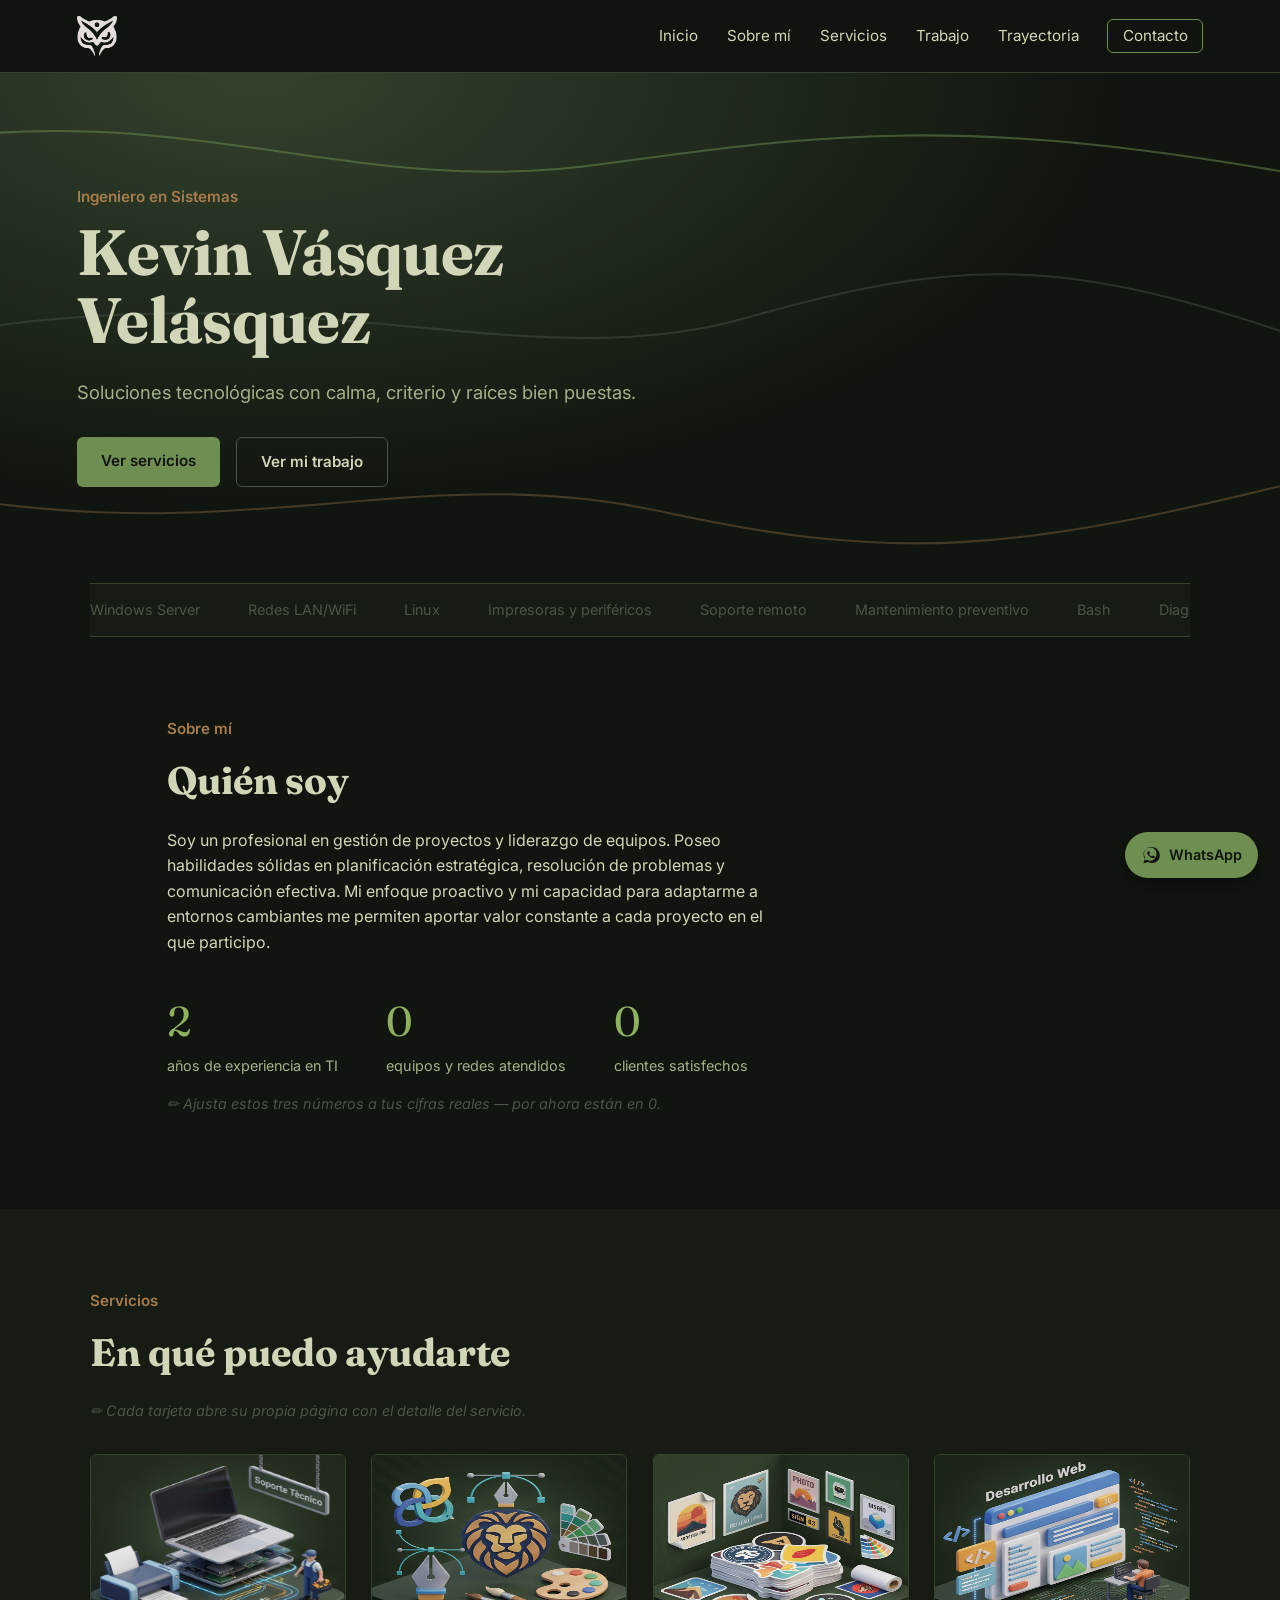
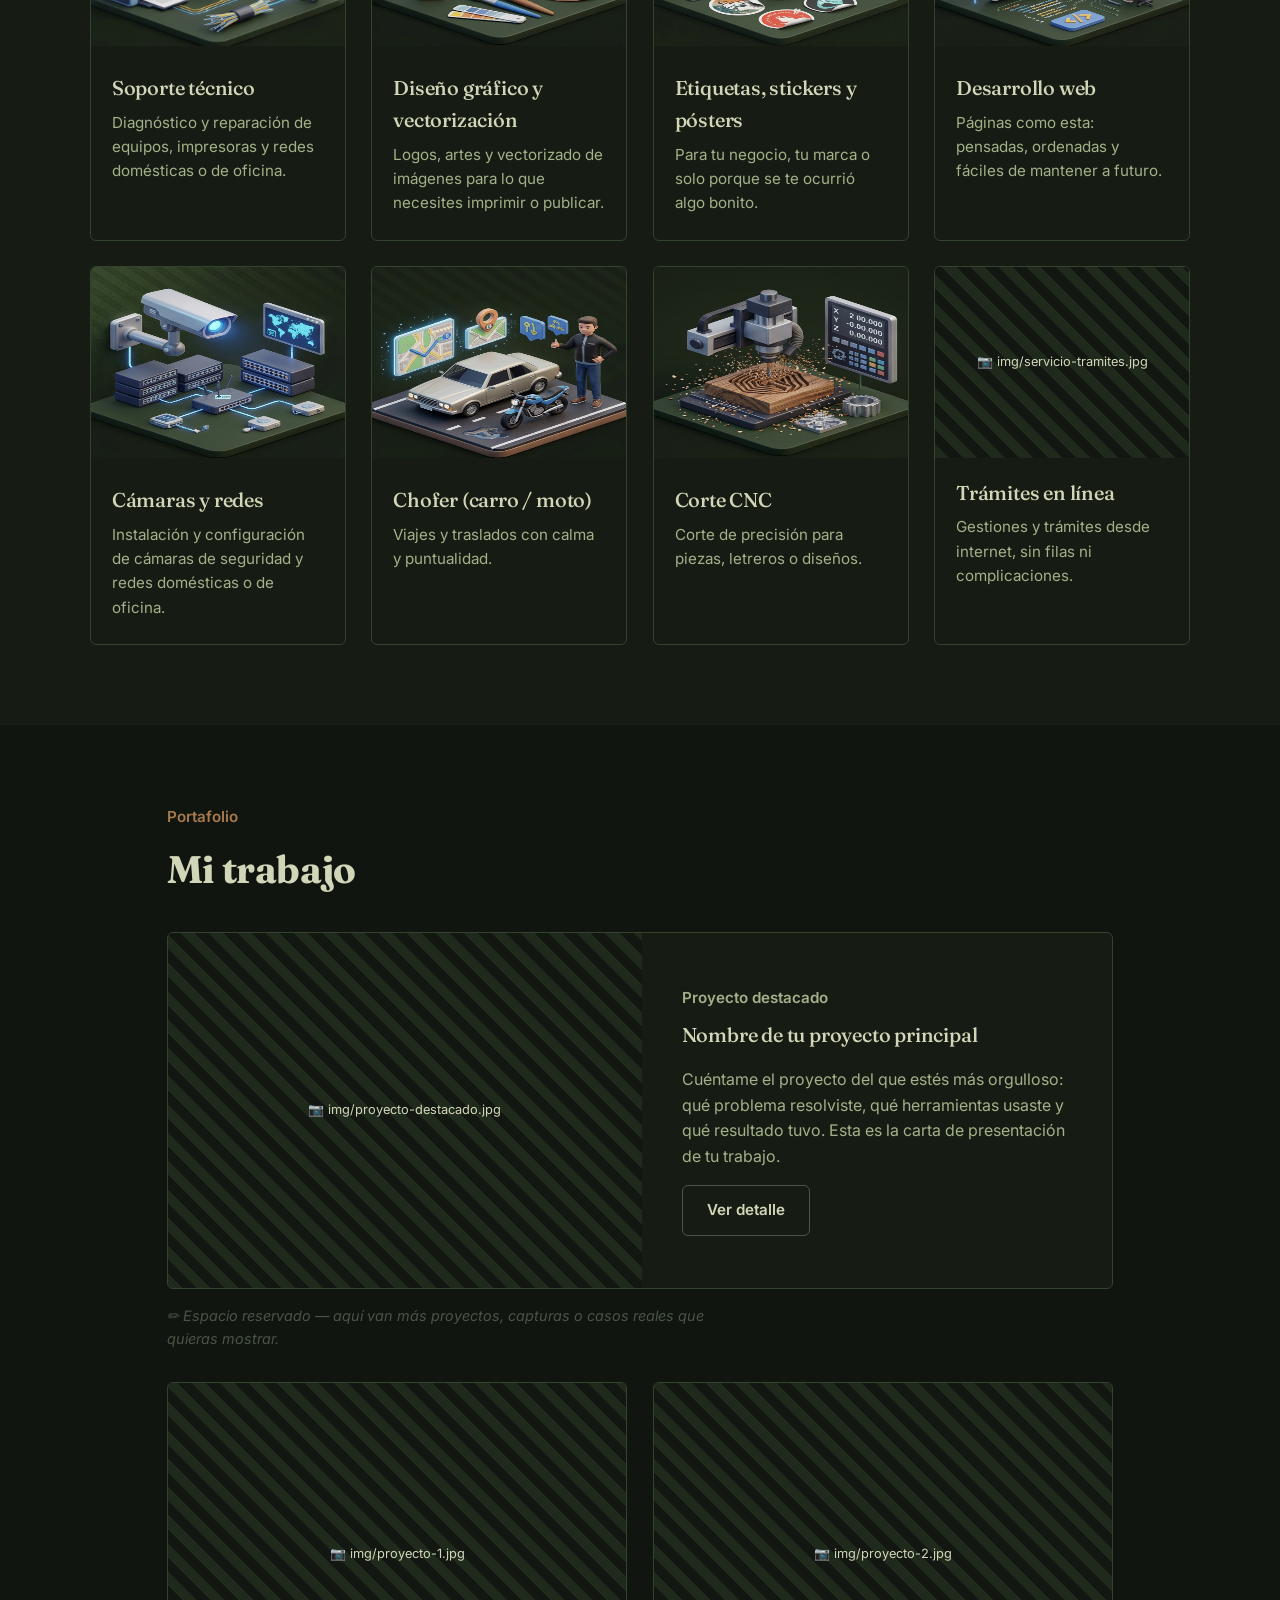
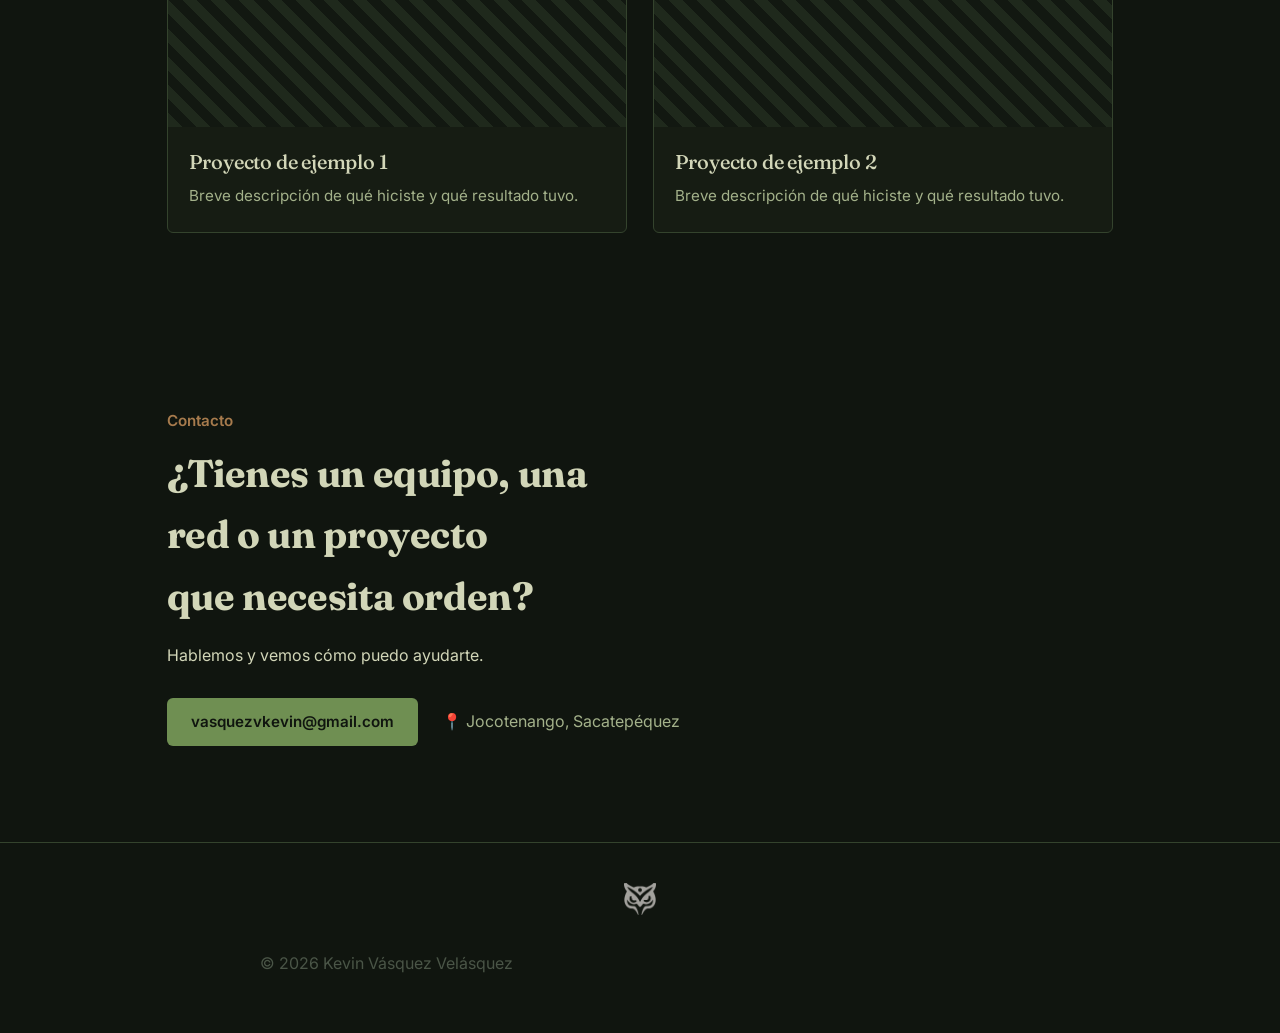
==== index.html @ b3c5bd79 "Agregar servicio de trámites en línea" ====
<!DOCTYPE html>
<html lang="es">
<head>
<meta charset="UTF-8">
<meta name="viewport" content="width=device-width, initial-scale=1.0">
<title>Kevin Vásquez | Ingeniero en Sistemas</title>
<link rel="preconnect" href="https://fonts.googleapis.com">
<link href="https://fonts.googleapis.com/css2?family=Fraunces:wght@500;700&family=Inter:wght@400;500;600&display=swap" rel="stylesheet">
<link rel="stylesheet" href="css/base.css">
<link rel="stylesheet" href="css/components.css">
<link rel="stylesheet" href="css/home.css">
</head>
<body>

<nav>
  <div class="nav-marca">
    <a href="#inicio"><img class="logoSuperior" src="img/logo.png" alt="Logotipo de Kevin Vásquez"></a>
  </div>
  <button class="nav-toggle" id="navToggle" aria-label="Abrir menú" aria-expanded="false">
    <span></span><span></span><span></span>
  </button>
  <ul class="nav-links" id="navLinks">
    <li><a href="#inicio">Inicio</a></li>
    <li><a href="#perfil">Sobre mí</a></li>
    <li><a href="#servicios">Servicios</a></li>
    <li><a href="#trabajo">Trabajo</a></li>
    <li><a href="formacion/index.html">Trayectoria</a></li>
    <!-- <li><a href="blog/index.html">Blog</a></li> Blog aún no habilitado -->
    <li><a href="#contacto" class="nav-cta">Contacto</a></li>
  </ul>
</nav>

<header id="inicio">
  <!-- Raíces animadas de fondo: se dibujan solas al cargar la página -->
  <svg class="hero-raices" viewBox="0 0 1200 500" preserveAspectRatio="none" aria-hidden="true">
    <path class="raiz raiz-1" d="M -20 60 C 200 40, 350 120, 560 90 S 900 40, 1220 100" />
    <path class="raiz raiz-2" d="M -20 420 C 250 460, 400 380, 620 430 S 950 470, 1220 400" />
    <path class="raiz raiz-3" d="M -20 250 C 300 200, 500 300, 700 240 S 1000 180, 1220 260" />
  </svg>

  <div class="hero-contenido">
    <p class="eyebrow" data-anim="1">Ingeniero en Sistemas</p>
    <h1 data-anim="2">Kevin Vásquez Velásquez</h1>
    <p class="tagline" data-anim="3">Soluciones tecnológicas con calma, criterio y raíces bien puestas.</p>
    <div class="hero-botones" data-anim="4">
      <a href="#servicios" class="boton boton-primario">Ver servicios</a>
      <a href="#trabajo" class="boton boton-secundario">Ver mi trabajo</a>
    </div>
  </div>
</header>

<main>

  <!-- Cinta de herramientas / tecnologías, estilo "logos de clientes" pero con tu stack -->
  <section class="cinta-stack" aria-label="Herramientas y tecnologías">
    <div class="cinta-track">
      <span>Windows Server</span><span>Redes LAN/WiFi</span><span>Linux</span><span>Impresoras y periféricos</span>
      <span>Soporte remoto</span><span>Mantenimiento preventivo</span><span>Bash</span><span>Diagnóstico de hardware</span>
      <!-- duplicado para el loop continuo -->
      <span>Windows Server</span><span>Redes LAN/WiFi</span><span>Linux</span><span>Impresoras y periféricos</span>
      <span>Soporte remoto</span><span>Mantenimiento preventivo</span><span>Bash</span><span>Diagnóstico de hardware</span>
    </div>
  </section>

  <section id="perfil">
    <p class="eyebrow">Sobre mí</p>
    <h2>Quién soy</h2>
    <p>
      Soy un profesional en gestión de proyectos y liderazgo de equipos.
      Poseo habilidades sólidas en planificación estratégica, resolución
      de problemas y comunicación efectiva. Mi enfoque proactivo y mi
      capacidad para adaptarme a entornos cambiantes me permiten aportar
      valor constante a cada proyecto en el que participo.
    </p>

    <div class="stats-fila">
      <div class="stat">
        <span class="stat-numero" data-target="2">0</span>
        <span class="stat-label">años de experiencia en TI</span>
      </div>
      <div class="stat">
        <span class="stat-numero" data-target="0">0</span>
        <span class="stat-label">equipos y redes atendidos</span>
      </div>
      <div class="stat">
        <span class="stat-numero" data-target="0">0</span>
        <span class="stat-label">clientes satisfechos</span>
      </div>
    </div>
    <p class="nota-editar">✏️ Ajusta estos tres números a tus cifras reales — por ahora están en 0.</p>
  </section>

  <section id="servicios" class="seccion-alt">
    <p class="eyebrow">Servicios</p>
    <h2>En qué puedo ayudarte</h2>
    <p class="nota-editar">✏️ Cada tarjeta abre su propia página con el detalle del servicio.</p>

    <div class="grid-servicios">
      <a class="tarjeta-servicio" href="servicios/soporte-tecnico.html">
        <img class="tarjeta-imagen" src="img/servicio-soporte.jpg" alt="Soporte técnico" loading="lazy">
        <div class="tarjeta-texto">
          <h3>Soporte técnico</h3>
          <p>Diagnóstico y reparación de equipos, impresoras y redes domésticas o de oficina.</p>
        </div>
      </a>

      <a class="tarjeta-servicio" href="servicios/diseno-grafico.html">
        <img class="tarjeta-imagen" src="img/servicio-diseno.jpg" alt="Diseño gráfico y vectorización" loading="lazy">
        <div class="tarjeta-texto">
          <h3>Diseño gráfico y vectorización</h3>
          <p>Logos, artes y vectorizado de imágenes para lo que necesites imprimir o publicar.</p>
        </div>
      </a>

      <a class="tarjeta-servicio" href="servicios/etiquetas-stickers.html">
        <img class="tarjeta-imagen" src="img/servicio-stickers.jpg" alt="Etiquetas, stickers y pósters" loading="lazy">
        <div class="tarjeta-texto">
          <h3>Etiquetas, stickers y pósters</h3>
          <p>Para tu negocio, tu marca o solo porque se te ocurrió algo bonito.</p>
        </div>
      </a>

      <a class="tarjeta-servicio" href="servicios/desarrollo-web.html">
        <img class="tarjeta-imagen" src="img/servicio-web.jpg" alt="Desarrollo web" loading="lazy">
        <div class="tarjeta-texto">
          <h3>Desarrollo web</h3>
          <p>Páginas como esta: pensadas, ordenadas y fáciles de mantener a futuro.</p>
        </div>
      </a>

      <a class="tarjeta-servicio" href="servicios/camaras-redes.html">
        <img class="tarjeta-imagen" src="img/servicio-camaras.jpg" alt="Cámaras y redes" loading="lazy">
        <div class="tarjeta-texto">
          <h3>Cámaras y redes</h3>
          <p>Instalación y configuración de cámaras de seguridad y redes domésticas o de oficina.</p>
        </div>
      </a>

      <a class="tarjeta-servicio" href="servicios/chofer.html">
        <img class="tarjeta-imagen" src="img/servicio-chofer.jpg" alt="Chofer (carro / moto)" loading="lazy">
        <div class="tarjeta-texto">
          <h3>Chofer (carro / moto)</h3>
          <p>Viajes y traslados con calma y puntualidad.</p>
        </div>
      </a>

      <a class="tarjeta-servicio" href="servicios/corte-cnc.html">
        <img class="tarjeta-imagen" src="img/servicio-cnc.jpg" alt="Corte CNC" loading="lazy">
        <div class="tarjeta-texto">
          <h3>Corte CNC</h3>
          <p>Corte de precisión para piezas, letreros o diseños.</p>
        </div>
      </a>

      <a class="tarjeta-servicio" href="servicios/tramites-en-linea.html">
        <div class="tarjeta-imagen placeholder-img" data-placeholder="img/servicio-tramites.jpg"></div>
        <div class="tarjeta-texto">
          <h3>Trámites en línea</h3>
          <p>Gestiones y trámites desde internet, sin filas ni complicaciones.</p>
        </div>
      </a>
    </div>
  </section>

  <section id="trabajo">
    <p class="eyebrow">Portafolio</p>
    <h2>Mi trabajo</h2>

    <!-- Proyecto destacado, como el "caso de éxito" grande de btodigital -->
    <article class="proyecto-destacado">
      <div class="proyecto-imagen placeholder-img" data-placeholder="img/proyecto-destacado.jpg"></div>
      <div class="proyecto-texto">
        <p class="eyebrow">Proyecto destacado</p>
        <h3>Nombre de tu proyecto principal</h3>
        <p>
          Cuéntame el proyecto del que estés más orgulloso: qué problema resolviste,
          qué herramientas usaste y qué resultado tuvo. Esta es la carta de presentación
          de tu trabajo.
        </p>
        <a href="#contacto" class="boton boton-secundario">Ver detalle</a>
      </div>
    </article>

    <p class="nota-editar">✏️ Espacio reservado — aquí van más proyectos, capturas o casos reales que quieras mostrar.</p>
    <div class="grid-servicios">
      <article class="tarjeta-servicio">
        <div class="tarjeta-imagen placeholder-img" data-placeholder="img/proyecto-1.jpg"></div>
        <div class="tarjeta-texto">
          <h3>Proyecto de ejemplo 1</h3>
          <p>Breve descripción de qué hiciste y qué resultado tuvo.</p>
        </div>
      </article>
      <article class="tarjeta-servicio">
        <div class="tarjeta-imagen placeholder-img" data-placeholder="img/proyecto-2.jpg"></div>
        <div class="tarjeta-texto">
          <h3>Proyecto de ejemplo 2</h3>
          <p>Breve descripción de qué hiciste y qué resultado tuvo.</p>
        </div>
      </article>
    </div>
  </section>

  <!-- Blog aún no habilitado — descomentar cuando haya contenido real
  <section class="blog-teaser">
    <div class="blog-teaser-caja">
      <div>
        <p class="eyebrow">Blog</p>
        <h2>Fuera de horario</h2>
        <p>Un lado más personal, aparte de lo profesional — historias, ideas y lo que se me ocurra escribir.</p>
      </div>
      <a href="blog/index.html" class="boton boton-secundario">Ver el blog</a>
    </div>
  </section>
  -->

  <section id="contacto" class="contacto-final">
    <p class="eyebrow">Contacto</p>
    <h2>¿Tienes un equipo, una red o un proyecto<br>que necesita orden?</h2>
    <p>Hablemos y vemos cómo puedo ayudarte.</p>
    <div class="contacto-datos">
      <a href="mailto:vasquezvkevin@gmail.com" class="boton boton-primario">vasquezvkevin@gmail.com</a>
      <p class="contacto-ubicacion">📍 Jocotenango, Sacatepéquez</p>
    </div>
  </section>

</main>

<footer>
  <img class="logoFooter" src="img/logo.png" alt="Logotipo de Kevin Vásquez">
  <p>© 2026 Kevin Vásquez Velásquez</p>
</footer>

<script type="module" src="js/main.js"></script>
</body>
</html>
---- css/base.css ----
/* =========================================================
   base.css
   Variables, reset y tipografía. Se carga en TODAS las páginas.
   ========================================================= */
:root {
  --fondo:        #10150F;
  --fondo-alt:     #161C13;
  --verde-hoja:    #8FAF63;
  --verde-oliva:   #6F8F52;
  --tierra:        #A77B4D;
  --beige:         #D2D6B8;
  --oliva-oscuro:  #34432D;
  --salvia:        #A3B18A;
  --arcilla:       #B96B55;
  --gris-musgo:    #4A5547;
  --tierra-clara:  #cea171;
  --verde-manzana: #76A02F;

  /* Variante clara para páginas internas (servicios, formación, etc.)
     — mismo universo de color, pero más luminoso, para que se sienta
     un cambio real de página frente al home oscuro. */
  --fondo-claro:      #fffacd;
  --fondo-claro-alt:  #E2DCC8;
  --texto-oscuro:     #26301D;

  --fuente-display: "Fraunces", Georgia, serif;
  --fuente-texto:   "Inter", system-ui, sans-serif;

  --ancho-maximo: 1100px;
  --radio: 6px;
}

* { box-sizing: border-box; }

@media (prefers-reduced-motion: reduce) {
  *, *::before, *::after {
    animation-duration: 0.001ms !important;
    animation-iteration-count: 1 !important;
    transition-duration: 0.001ms !important;
    scroll-behavior: auto !important;
  }
}

html { scroll-behavior: smooth; }

body {
  margin: 0;
  background: var(--fondo);
  color: var(--beige);
  font-family: var(--fuente-texto);
  line-height: 1.6;
}

h1, h2, h3 {
  font-family: var(--fuente-display);
  color: var(--beige);
  margin: 0 0 0.4em;
  font-weight: 700;
  letter-spacing: -0.01em;
}

h1 { font-size: clamp(2.4rem, 5vw, 4rem); line-height: 1.05; }
h2 { font-size: clamp(1.7rem, 3vw, 2.4rem); }
h3 { font-size: 1.25rem; font-weight: 500; }

p { max-width: 62ch; }

a { color: var(--verde-hoja); }

.eyebrow {
  font-family: var(--fuente-texto);
  color: var(--tierra);
  font-weight: 600;
  font-size: 0.95rem;
  margin: 0 0 0.6em;
}

.nota-editar {
  color: var(--gris-musgo);
  font-size: 0.9rem;
  font-style: italic;
  max-width: 62ch;
}

section {
  padding: 5rem 6%;
  max-width: var(--ancho-maximo);
  margin: 0 auto;
}

.seccion-alt {
  max-width: 100%;
  background: var(--fondo-alt);
}
.seccion-alt > * { max-width: var(--ancho-maximo); margin-left: auto; margin-right: auto; }
---- css/components.css ----
/* =========================================================
   components.css
   Piezas reutilizables en todas las páginas: nav, botones,
   tarjetas, botón de WhatsApp, footer.
   ========================================================= */

/* --- Navegación --- */
nav {
  position: sticky;
  top: 0;
  z-index: 50;
  display: flex;
  align-items: center;
  justify-content: space-between;
  padding: 1rem 6%;
  background: rgba(16, 21, 15, 0.9);
  backdrop-filter: blur(6px);
  border-bottom: 1px solid var(--oliva-oscuro);
}

.logoSuperior { height: 40px; display: block; }

.nav-links {
  list-style: none;
  display: flex;
  gap: 1.8rem;
  margin: 0;
  padding: 0;
}

.nav-links a {
  color: var(--beige);
  text-decoration: none;
  font-size: 0.95rem;
  transition: color 0.2s ease;
}

.nav-links a:hover { color: var(--verde-hoja); }

.nav-links .nav-cta {
  border: 1px solid var(--verde-oliva);
  padding: 0.4rem 0.9rem;
  border-radius: var(--radio);
}

.nav-toggle {
  display: none;
  flex-direction: column;
  gap: 5px;
  background: none;
  border: none;
  cursor: pointer;
  padding: 6px;
}

.nav-toggle span {
  width: 24px;
  height: 2px;
  background: var(--beige);
}

@media (max-width: 760px) {
  .nav-toggle { display: flex; }

  .nav-links {
    position: absolute;
    top: 100%;
    left: 0;
    right: 0;
    background: var(--fondo);
    flex-direction: column;
    padding: 1.2rem 6%;
    gap: 1rem;
    border-bottom: 1px solid var(--oliva-oscuro);
    display: none;
  }

  .nav-links.abierto { display: flex; }
}

/* --- Botones --- */
.boton {
  display: inline-block;
  padding: 0.75rem 1.5rem;
  border-radius: var(--radio);
  text-decoration: none;
  font-weight: 600;
  font-size: 0.95rem;
  transition: transform 0.2s ease, background 0.2s ease, border-color 0.2s ease;
}

.boton-primario {
  background: var(--verde-oliva);
  color: var(--fondo);
}
.boton-primario:hover { background: var(--verde-hoja); transform: translateY(-2px); }

.boton-secundario {
  background: transparent;
  border: 1px solid var(--gris-musgo);
  color: var(--beige);
}
.boton-secundario:hover { border-color: var(--verde-hoja); color: var(--verde-hoja); transform: translateY(-2px); }

/* --- Tarjetas con imagen (servicios, proyectos) --- */
.grid-servicios {
  display: grid;
  grid-template-columns: repeat(auto-fit, minmax(240px, 1fr));
  gap: 1.6rem;
  margin-top: 2rem;
}

.tarjeta-servicio {
  display: block;
  background: var(--fondo-alt);
  border: 1px solid var(--oliva-oscuro);
  border-radius: var(--radio);
  overflow: hidden;
  text-decoration: none;
  color: inherit;
  transition: transform 0.25s ease, border-color 0.25s ease;
}

.tarjeta-servicio:hover {
  transform: translateY(-4px);
  border-color: var(--verde-oliva);
}

.tarjeta-imagen { aspect-ratio: 4 / 3; width: 100%; }

.tarjeta-texto { padding: 1.2rem 1.3rem 1.5rem; }
.tarjeta-texto p { color: var(--salvia); font-size: 0.95rem; margin: 0; }
.tarjeta-texto h3 { margin-bottom: 0.4rem; }

.placeholder-img {
  position: relative;
  background: repeating-linear-gradient(45deg, var(--oliva-oscuro) 0 10px, var(--fondo-alt) 10px 20px);
  overflow: hidden;
}

.placeholder-img::after {
  content: "📷 " attr(data-placeholder);
  position: absolute;
  inset: 0;
  display: flex;
  align-items: center;
  justify-content: center;
  text-align: center;
  padding: 0.5rem;
  font-size: 0.8rem;
  color: var(--beige);
  background: rgba(16, 21, 15, 0.55);
}

.tarjeta-imagen img, .proyecto-imagen img {
  width: 100%;
  height: 100%;
  object-fit: cover;
  display: block;
}

/* --- Botón flotante de WhatsApp (inyectado por JS, ver WhatsAppButton.js) --- */
.boton-whatsapp {
  position: fixed;
  right: 1.4rem;
  bottom: 1.4rem;
  z-index: 60;
  display: flex;
  align-items: center;
  gap: 0.5rem;
  background: var(--verde-oliva);
  color: var(--fondo);
  text-decoration: none;
  padding: 0.7rem 1rem;
  border-radius: 999px;
  font-weight: 600;
  font-size: 0.9rem;
  box-shadow: 0 6px 18px rgba(0,0,0,0.35);
  transition: transform 0.2s ease, background 0.2s ease;
}

.boton-whatsapp:hover {
  background: var(--verde-hoja);
  transform: translateY(-2px);
}

.boton-whatsapp svg { width: 20px; height: 20px; flex-shrink: 0; }

@media (max-width: 500px) {
  .boton-whatsapp span { display: none; }
  .boton-whatsapp { padding: 0.8rem; }
}

/* --- Footer --- */
footer {
  border-top: 1px solid var(--oliva-oscuro);
  padding: 2.5rem 6%;
  text-align: center;
  color: var(--gris-musgo);
}

.logoFooter { height: 32px; opacity: 0.7; margin-bottom: 0.8rem; }
---- css/home.css ----
/* =========================================================
   home.css
   Solo lo que es exclusivo de index.html: hero, cinta,
   estadísticas, proyecto destacado, línea de tiempo, contacto.
   ========================================================= */

header#inicio {
  position: relative;
  padding: 7rem 6% 6rem;
  overflow: hidden;
  background: radial-gradient(ellipse at 20% 0%, var(--oliva-oscuro) 0%, var(--fondo) 60%);
}

.hero-raices { position: absolute; inset: 0; width: 100%; height: 100%; }

.raiz {
  fill: none;
  stroke-width: 2;
  stroke-linecap: round;
  stroke-dasharray: 1400;
  stroke-dashoffset: 1400;
  animation: dibujar-raiz 2.4s ease-out forwards;
}
.raiz-1 { stroke: var(--verde-oliva); opacity: 0.5; animation-delay: 0.1s; }
.raiz-2 { stroke: var(--tierra);      opacity: 0.35; animation-delay: 0.4s; }
.raiz-3 { stroke: var(--gris-musgo);  opacity: 0.45; animation-delay: 0.25s; }

@keyframes dibujar-raiz { to { stroke-dashoffset: 0; } }

.hero-contenido { position: relative; max-width: 720px; }
.hero-contenido .tagline { font-size: 1.15rem; color: var(--salvia); }
.hero-botones { display: flex; gap: 1rem; margin-top: 1.8rem; flex-wrap: wrap; }

[data-anim] {
  opacity: 0;
  transform: translateY(14px);
  animation: entrada-hero 0.7s ease-out forwards;
}
[data-anim="1"] { animation-delay: 0.15s; }
[data-anim="2"] { animation-delay: 0.3s; }
[data-anim="3"] { animation-delay: 0.45s; }
[data-anim="4"] { animation-delay: 0.6s; }

@keyframes entrada-hero { to { opacity: 1; transform: translateY(0); } }

/* Cinta de stack */
.cinta-stack {
  overflow: hidden;
  border-top: 1px solid var(--oliva-oscuro);
  border-bottom: 1px solid var(--oliva-oscuro);
  background: var(--fondo-alt);
  padding: 0.9rem 0;
}

.cinta-track {
  display: flex;
  width: max-content;
  gap: 3rem;
  animation: desplazar-cinta 28s linear infinite;
}

.cinta-track span { color: var(--gris-musgo); font-size: 0.9rem; white-space: nowrap; }

@keyframes desplazar-cinta {
  from { transform: translateX(0); }
  to   { transform: translateX(-50%); }
}

/* Estadísticas */
.stats-fila { display: flex; gap: 3rem; flex-wrap: wrap; margin-top: 2rem; }
.stat { display: flex; flex-direction: column; }
.stat-numero { font-family: var(--fuente-display); font-size: 2.6rem; color: var(--verde-hoja); }
.stat-label { color: var(--salvia); font-size: 0.9rem; }

/* Proyecto destacado */
.proyecto-destacado {
  display: grid;
  grid-template-columns: 1.1fr 1fr;
  gap: 2.5rem;
  align-items: center;
  margin-top: 2rem;
  background: var(--fondo-alt);
  border: 1px solid var(--oliva-oscuro);
  border-radius: var(--radio);
  overflow: hidden;
}
.proyecto-imagen { aspect-ratio: 4 / 3; height: 100%; }
.proyecto-texto { padding: 2rem 2rem 2rem 0; }
.proyecto-texto p { color: var(--salvia); }

@media (max-width: 760px) {
  .proyecto-destacado { grid-template-columns: 1fr; }
  .proyecto-texto { padding: 0 1.5rem 1.5rem; }
}

/* Línea de tiempo (resumen en home; la versión completa vive en formación.html) */
.linea-tiempo {
  list-style: none;
  margin: 2rem 0 0;
  padding: 0 0 0 1.6rem;
  border-left: 2px solid var(--oliva-oscuro);
}
.linea-tiempo li { position: relative; margin-bottom: 2.4rem; }
.linea-tiempo li::before {
  content: "";
  position: absolute;
  left: -1.85rem;
  top: 0.35rem;
  width: 10px;
  height: 10px;
  border-radius: 50%;
  background: var(--verde-hoja);
}
.linea-fecha { display: inline-block; color: var(--tierra); font-size: 0.85rem; font-weight: 600; margin-bottom: 0.3rem; }
.detalle { color: var(--salvia); font-size: 0.9rem; }

.habilidades-bloque { margin-top: 3rem; }
.subtitulo-seccion { margin-top: 0; }

.lista-tags {
  list-style: none;
  display: flex;
  flex-wrap: wrap;
  gap: 0.6rem;
  padding: 0;
  margin: 0 0 1.5rem;
}
.lista-tags li {
  background: var(--verde-manzana);
  color: var(--beige);
  padding: 0.4rem 0.9rem;
  border-radius: 999px;
  font-size: 0.85rem;
}

/* Contacto final */
.contacto-final { text-align: left; padding-top: 6rem; padding-bottom: 6rem; }
.contacto-final h2 { max-width: 18ch; }
.contacto-datos { margin-top: 1.8rem; display: flex; align-items: center; gap: 1.5rem; flex-wrap: wrap; }
.contacto-ubicacion { color: var(--salvia); margin: 0; }

/* Aviso del blog en el home */
.blog-teaser { padding-top: 3rem; padding-bottom: 0; }
.blog-teaser-caja {
  display: flex;
  align-items: center;
  justify-content: space-between;
  flex-wrap: wrap;
  gap: 1.5rem;
  background: var(--fondo-alt);
  border: 1px solid var(--oliva-oscuro);
  border-radius: var(--radio);
  padding: 2rem 2.2rem;
}
.blog-teaser-caja p { color: var(--salvia); margin: 0.3rem 0 0; }
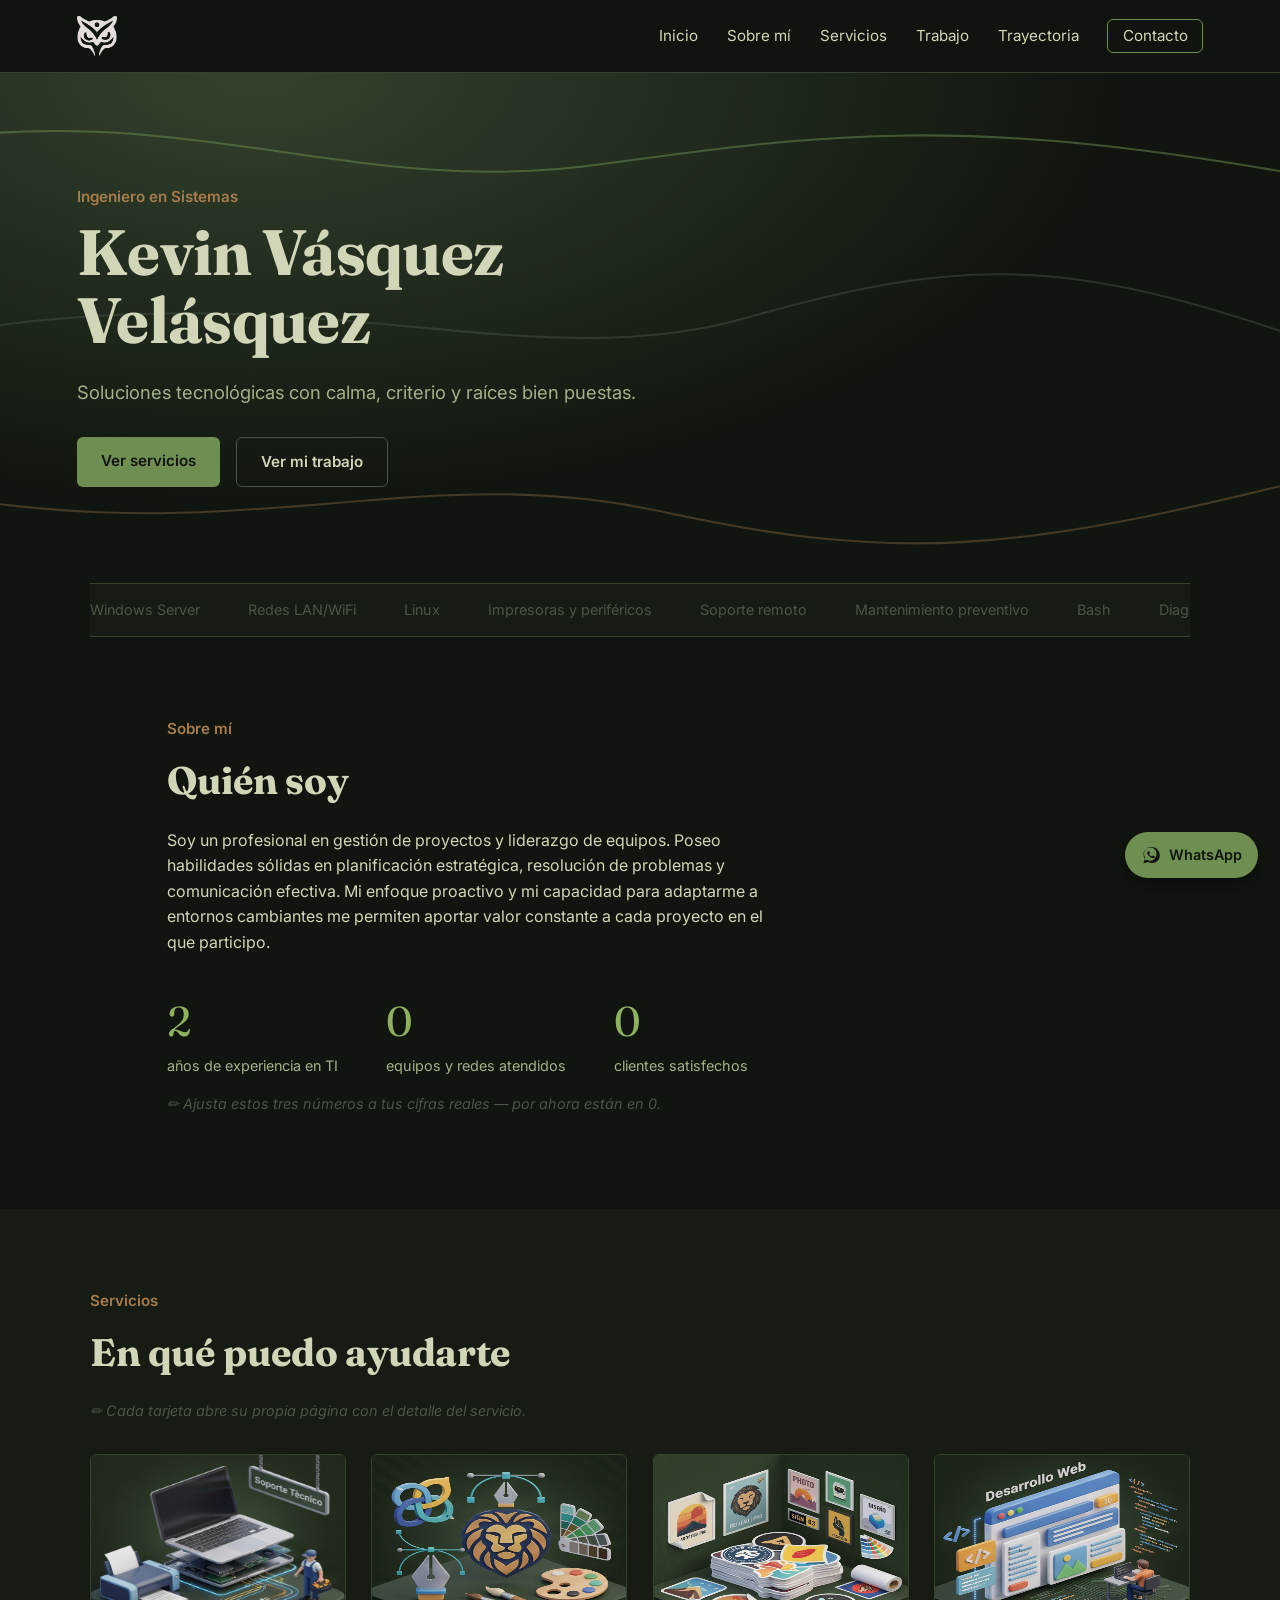
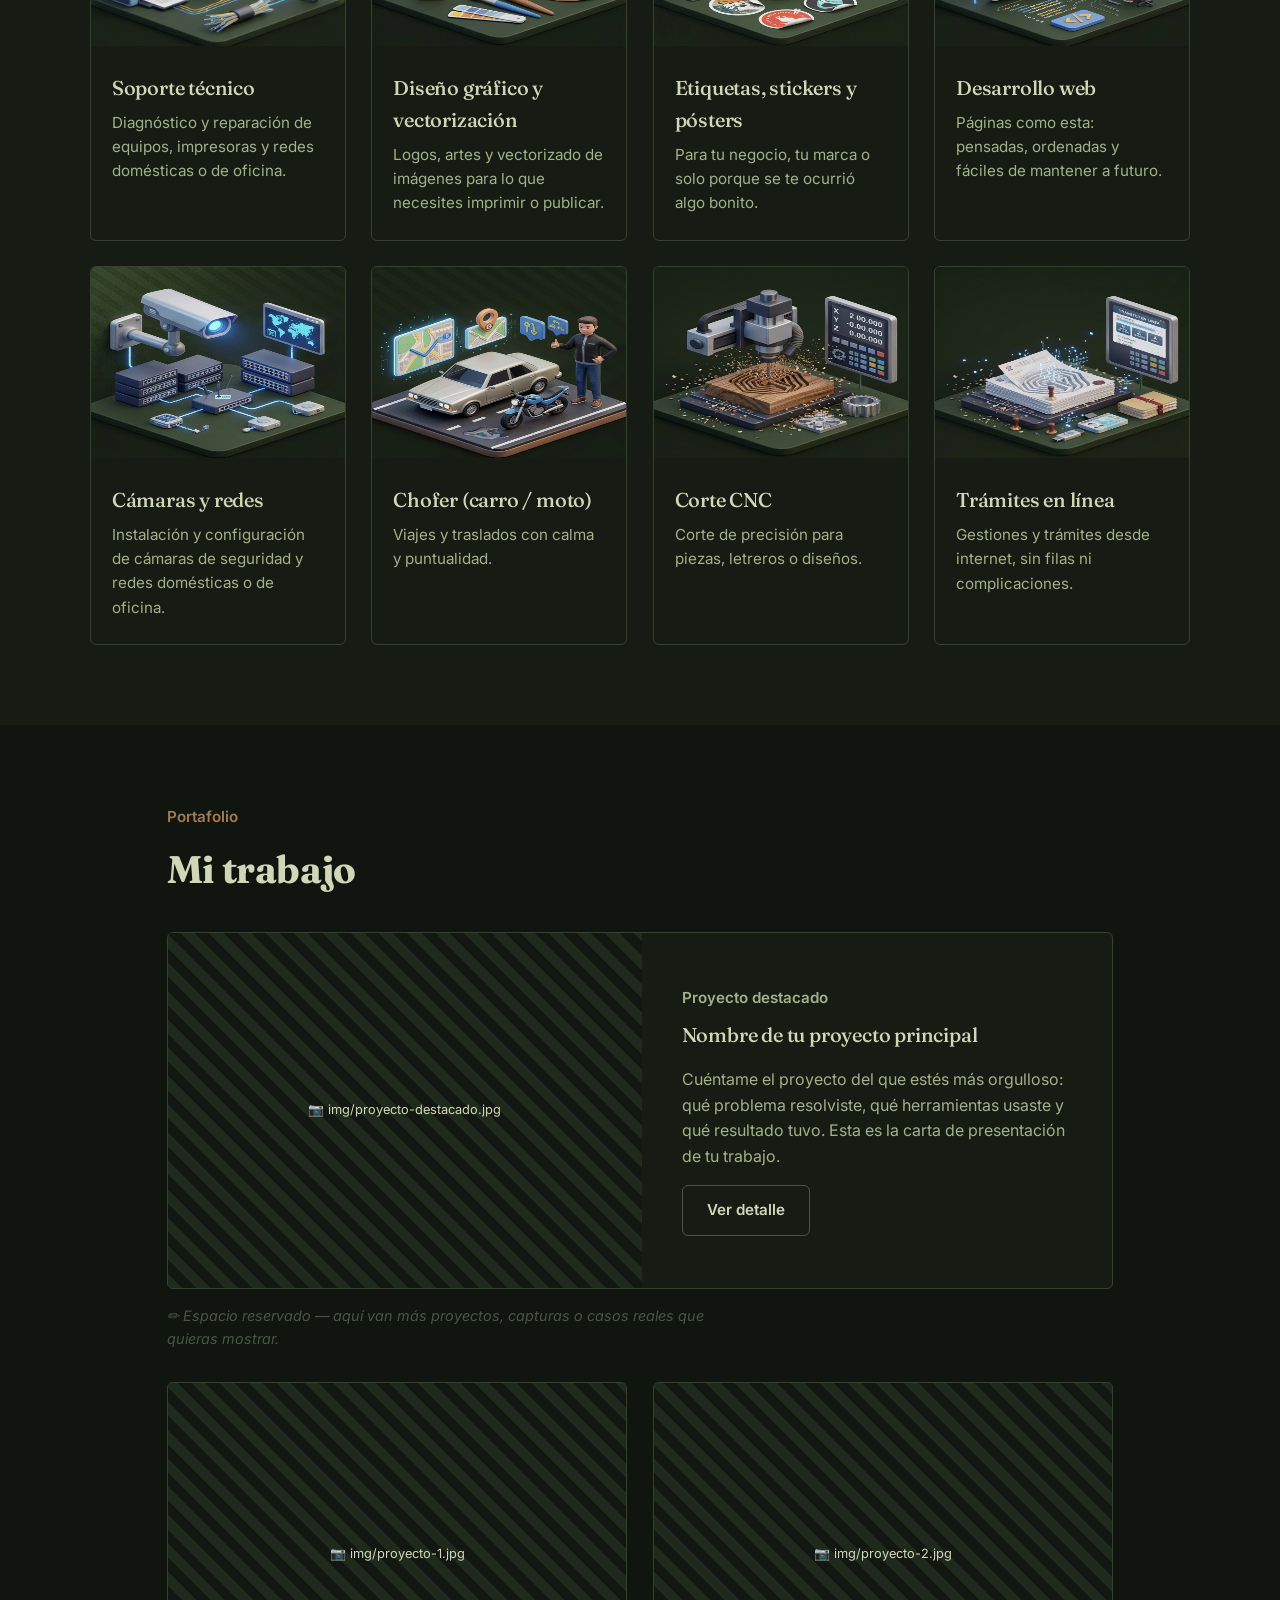
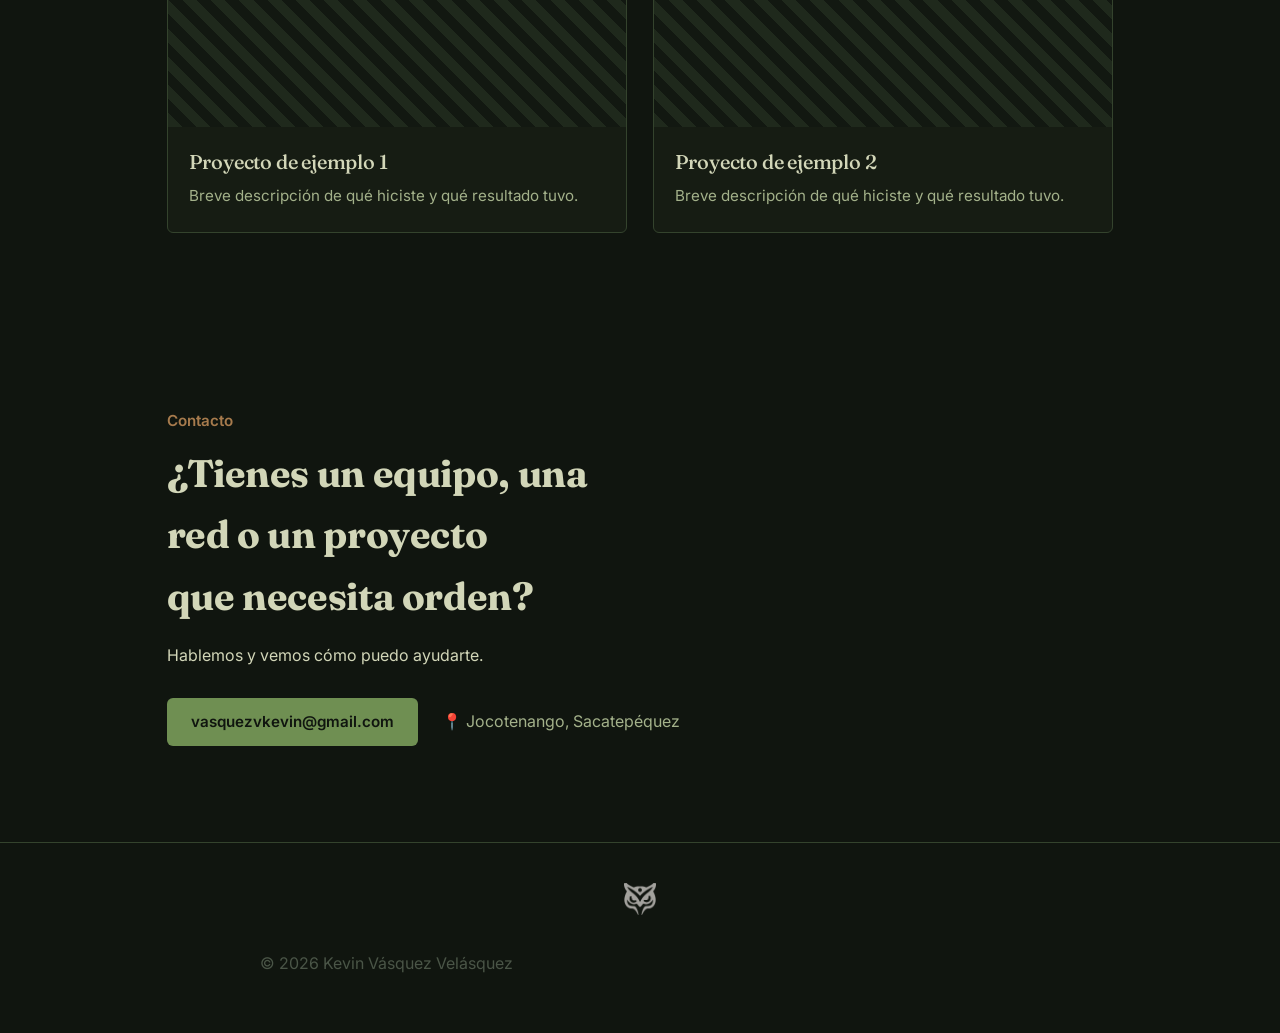
==== commit 9e349426: "Agregar imagen de servicios en linea" ====
--- a/index.html
+++ b/index.html
@@ -153,7 +153,7 @@
       </a>
 
       <a class="tarjeta-servicio" href="servicios/tramites-en-linea.html">
-        <div class="tarjeta-imagen placeholder-img" data-placeholder="img/servicio-tramites.jpg"></div>
+        <img class="tarjeta-imagen" src="img/servicio-tramites.jpg" alt="Trámites en línea" loading="lazy">
         <div class="tarjeta-texto">
           <h3>Trámites en línea</h3>
           <p>Gestiones y trámites desde internet, sin filas ni complicaciones.</p>
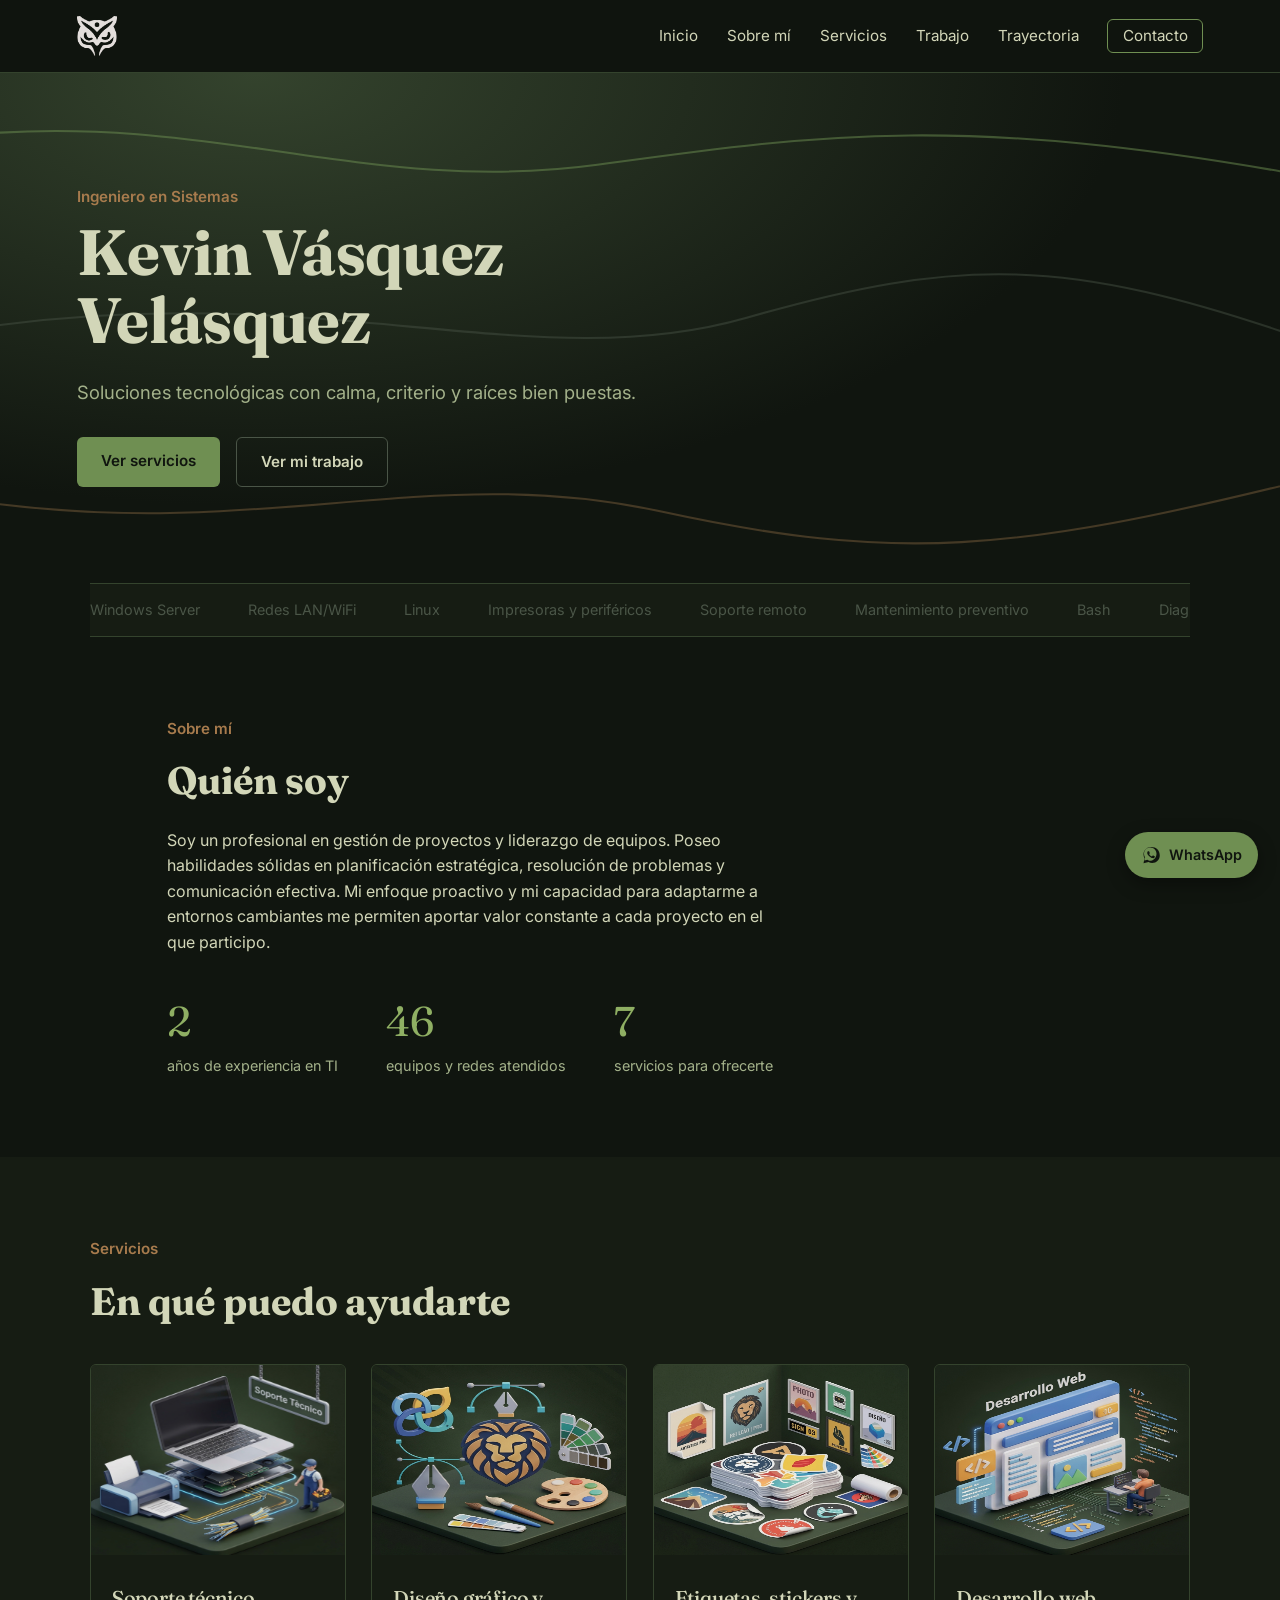
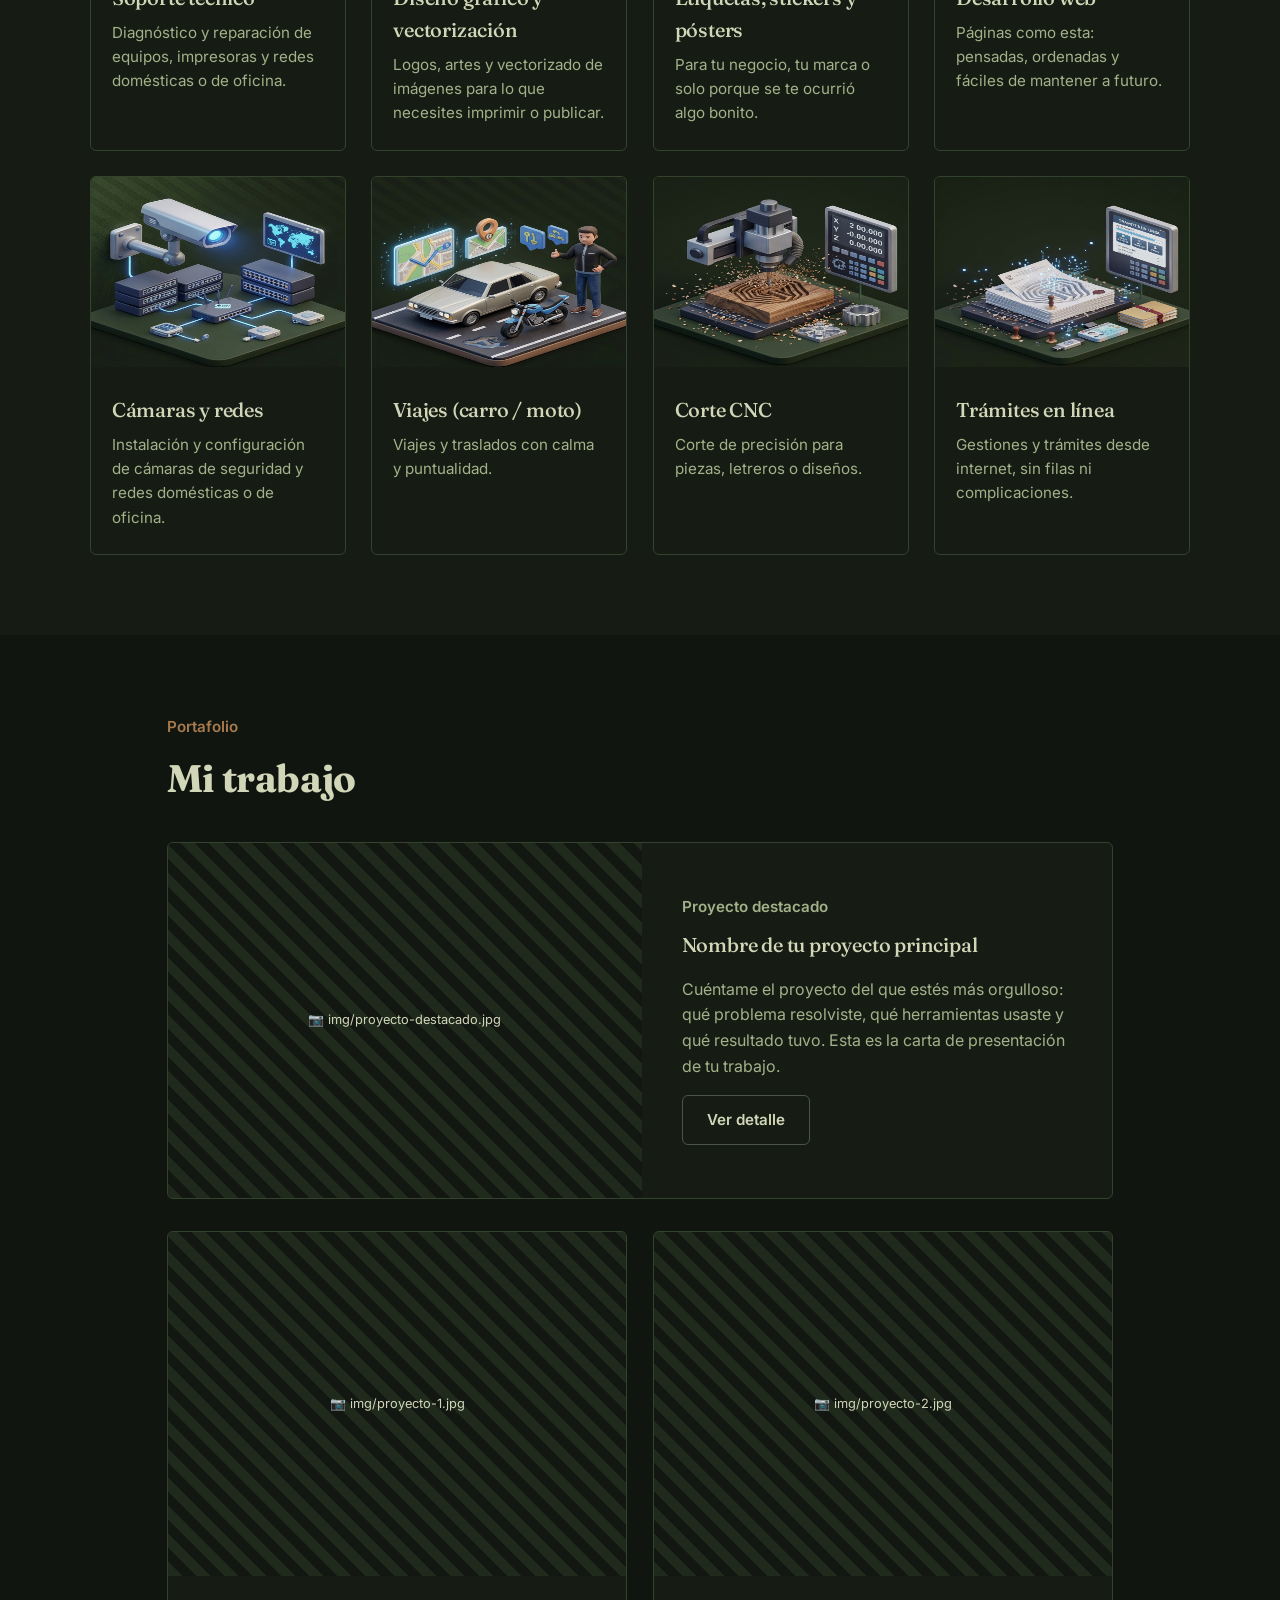
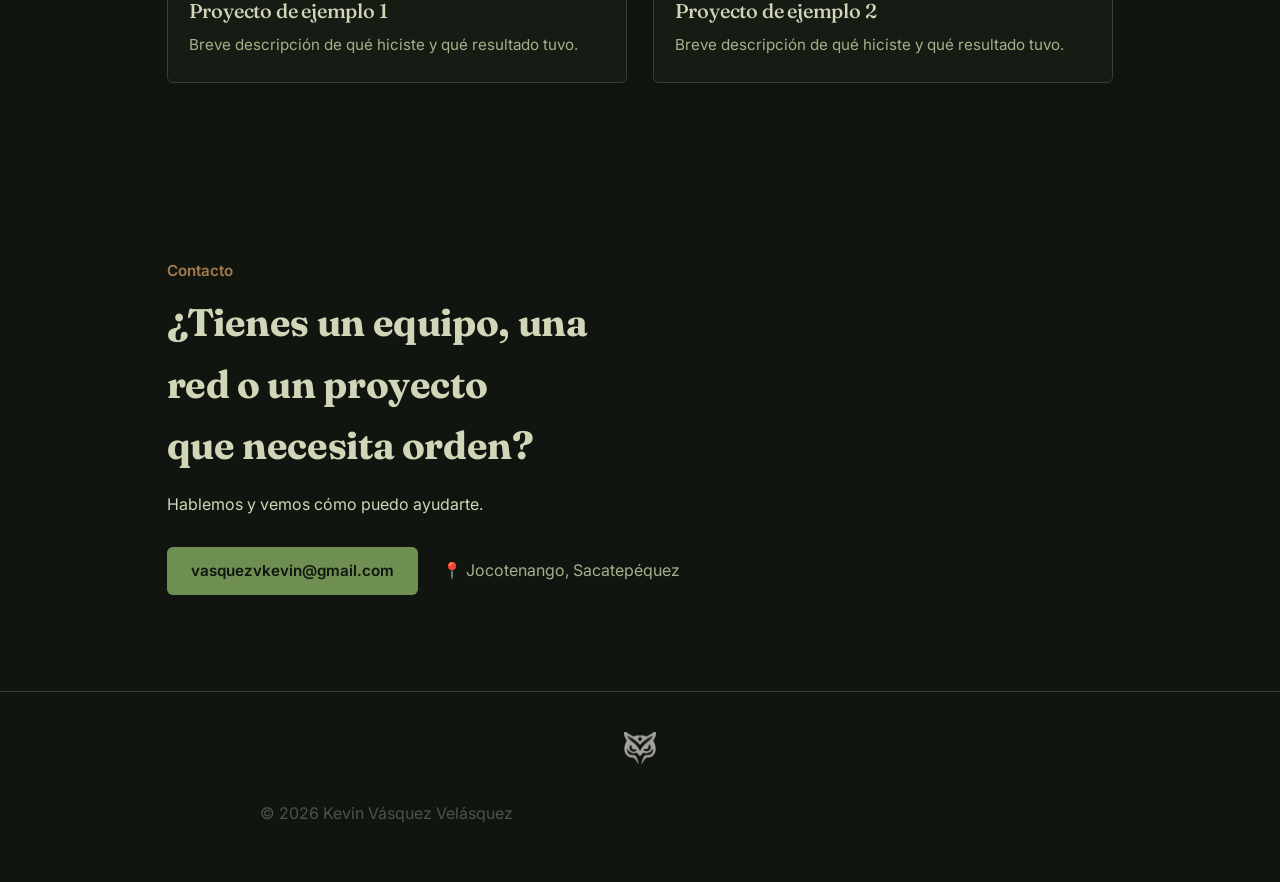
==== commit cf0a44b4: "Quitar comentarios de edicion en la pagina" ====
--- a/index.html
+++ b/index.html
@@ -79,21 +79,19 @@
         <span class="stat-label">años de experiencia en TI</span>
       </div>
       <div class="stat">
-        <span class="stat-numero" data-target="0">0</span>
+        <span class="stat-numero" data-target="50">0</span>
         <span class="stat-label">equipos y redes atendidos</span>
       </div>
       <div class="stat">
-        <span class="stat-numero" data-target="0">0</span>
-        <span class="stat-label">clientes satisfechos</span>
-      </div>
-    </div>
-    <p class="nota-editar">✏️ Ajusta estos tres números a tus cifras reales — por ahora están en 0.</p>
+        <span class="stat-numero" data-target="8">0</span>
+        <span class="stat-label">servicios para ofrecerte</span>
+      </div>
+    </div>
   </section>
 
   <section id="servicios" class="seccion-alt">
     <p class="eyebrow">Servicios</p>
     <h2>En qué puedo ayudarte</h2>
-    <p class="nota-editar">✏️ Cada tarjeta abre su propia página con el detalle del servicio.</p>
 
     <div class="grid-servicios">
       <a class="tarjeta-servicio" href="servicios/soporte-tecnico.html">
@@ -139,7 +137,7 @@
       <a class="tarjeta-servicio" href="servicios/chofer.html">
         <img class="tarjeta-imagen" src="img/servicio-chofer.jpg" alt="Chofer (carro / moto)" loading="lazy">
         <div class="tarjeta-texto">
-          <h3>Chofer (carro / moto)</h3>
+          <h3>Viajes (carro / moto)</h3>
           <p>Viajes y traslados con calma y puntualidad.</p>
         </div>
       </a>
@@ -181,7 +179,6 @@
       </div>
     </article>
 
-    <p class="nota-editar">✏️ Espacio reservado — aquí van más proyectos, capturas o casos reales que quieras mostrar.</p>
     <div class="grid-servicios">
       <article class="tarjeta-servicio">
         <div class="tarjeta-imagen placeholder-img" data-placeholder="img/proyecto-1.jpg"></div>
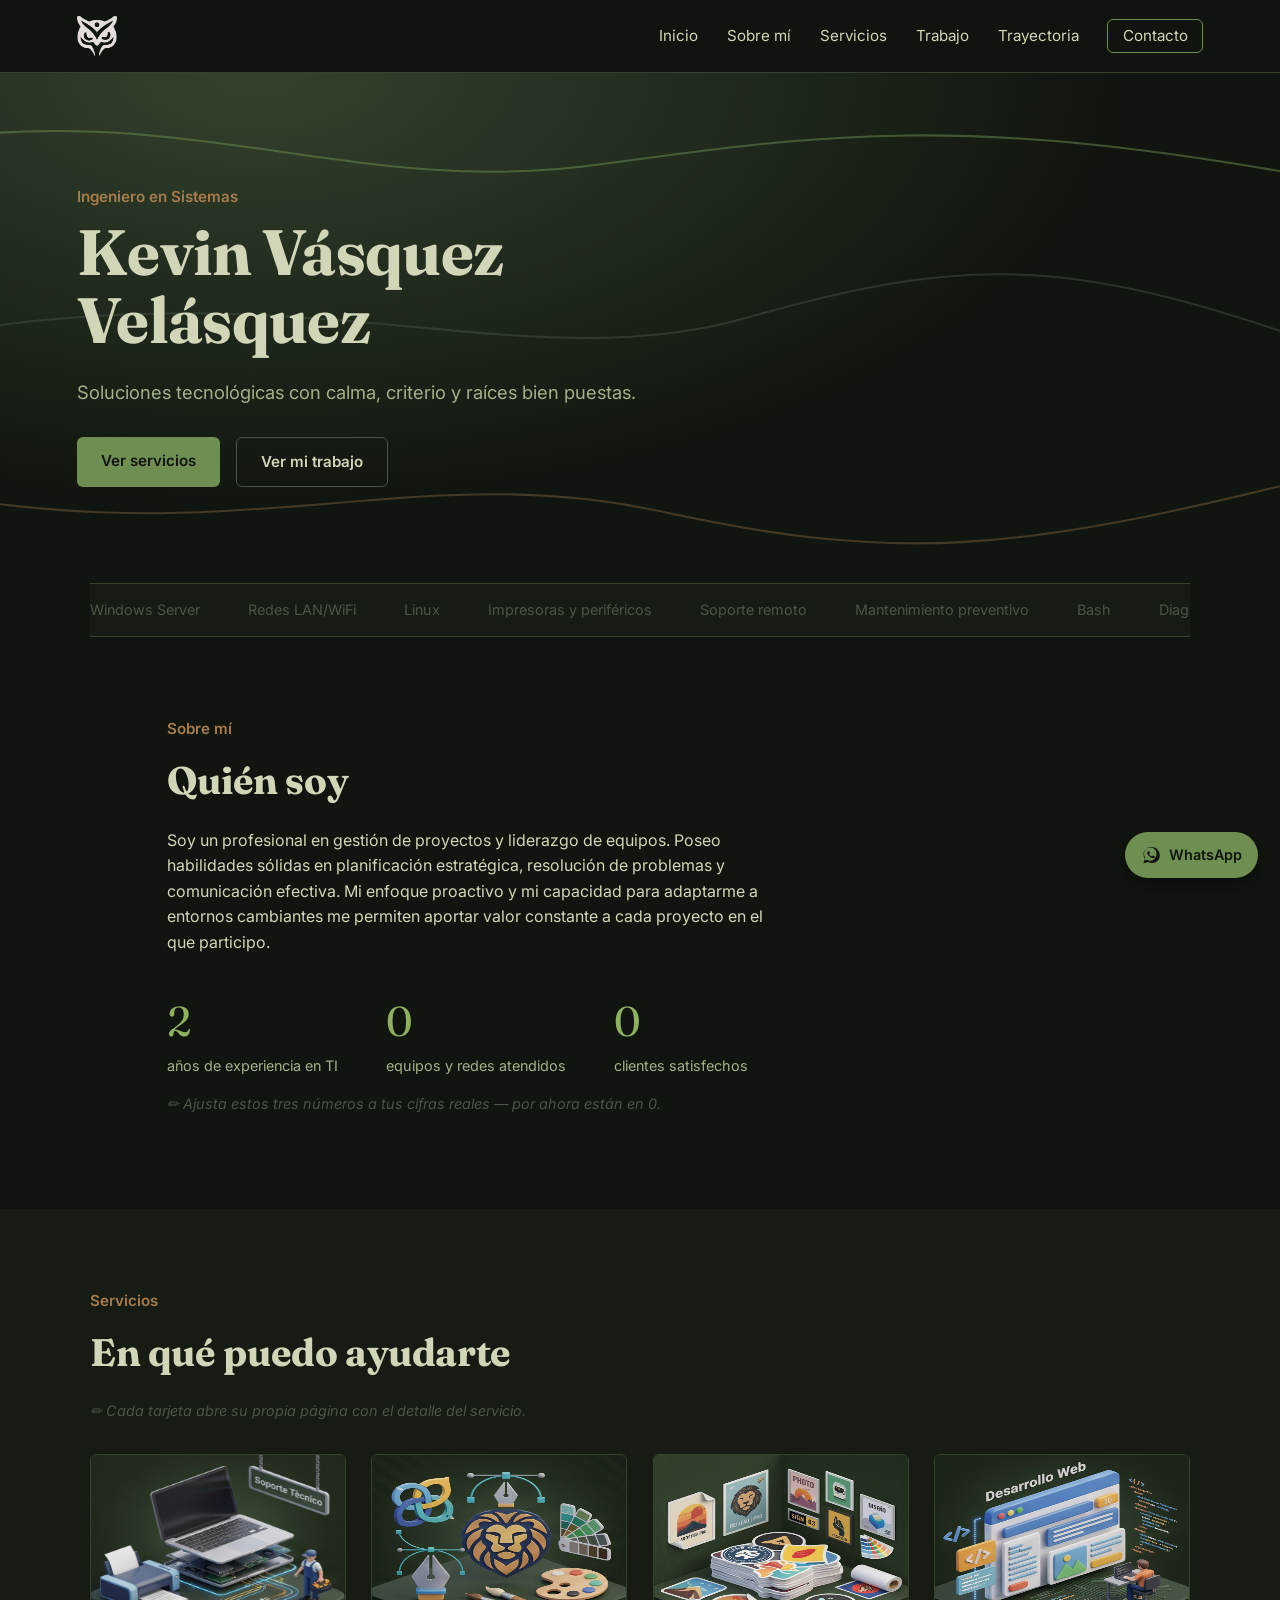
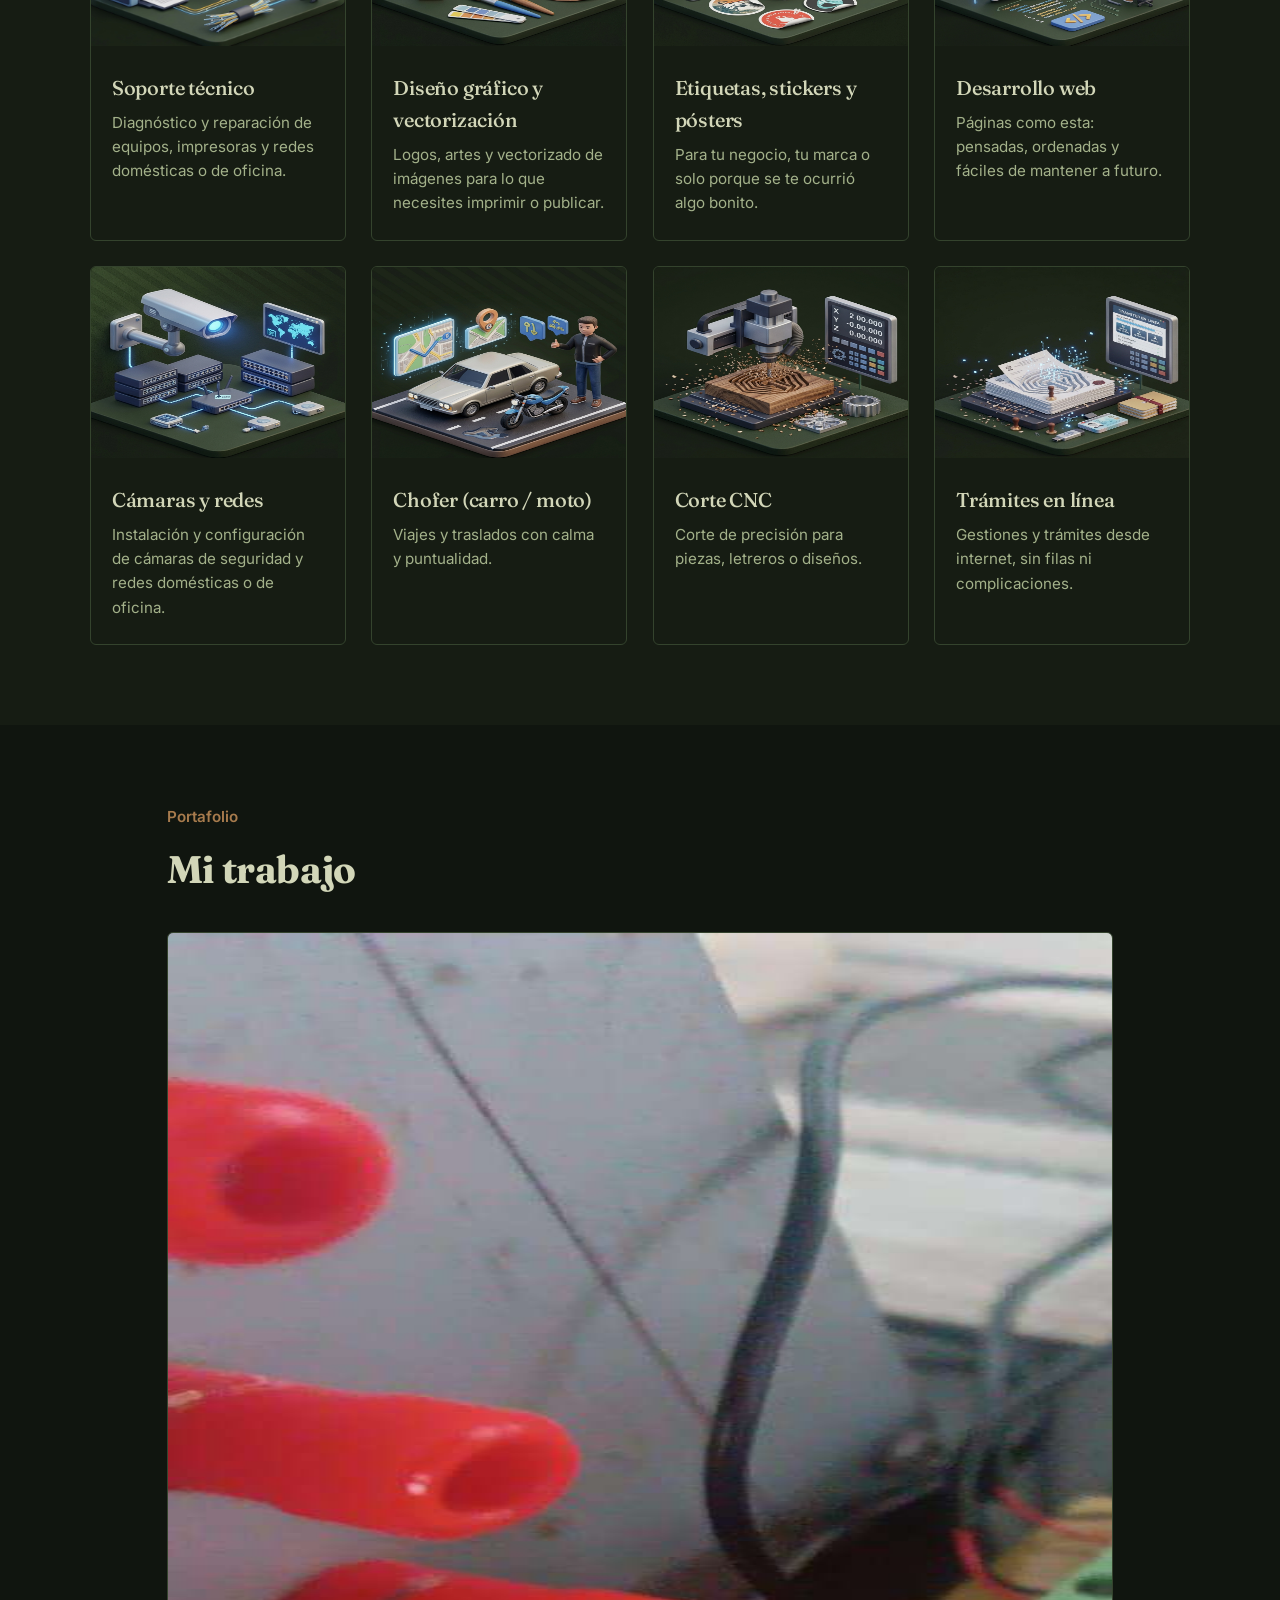
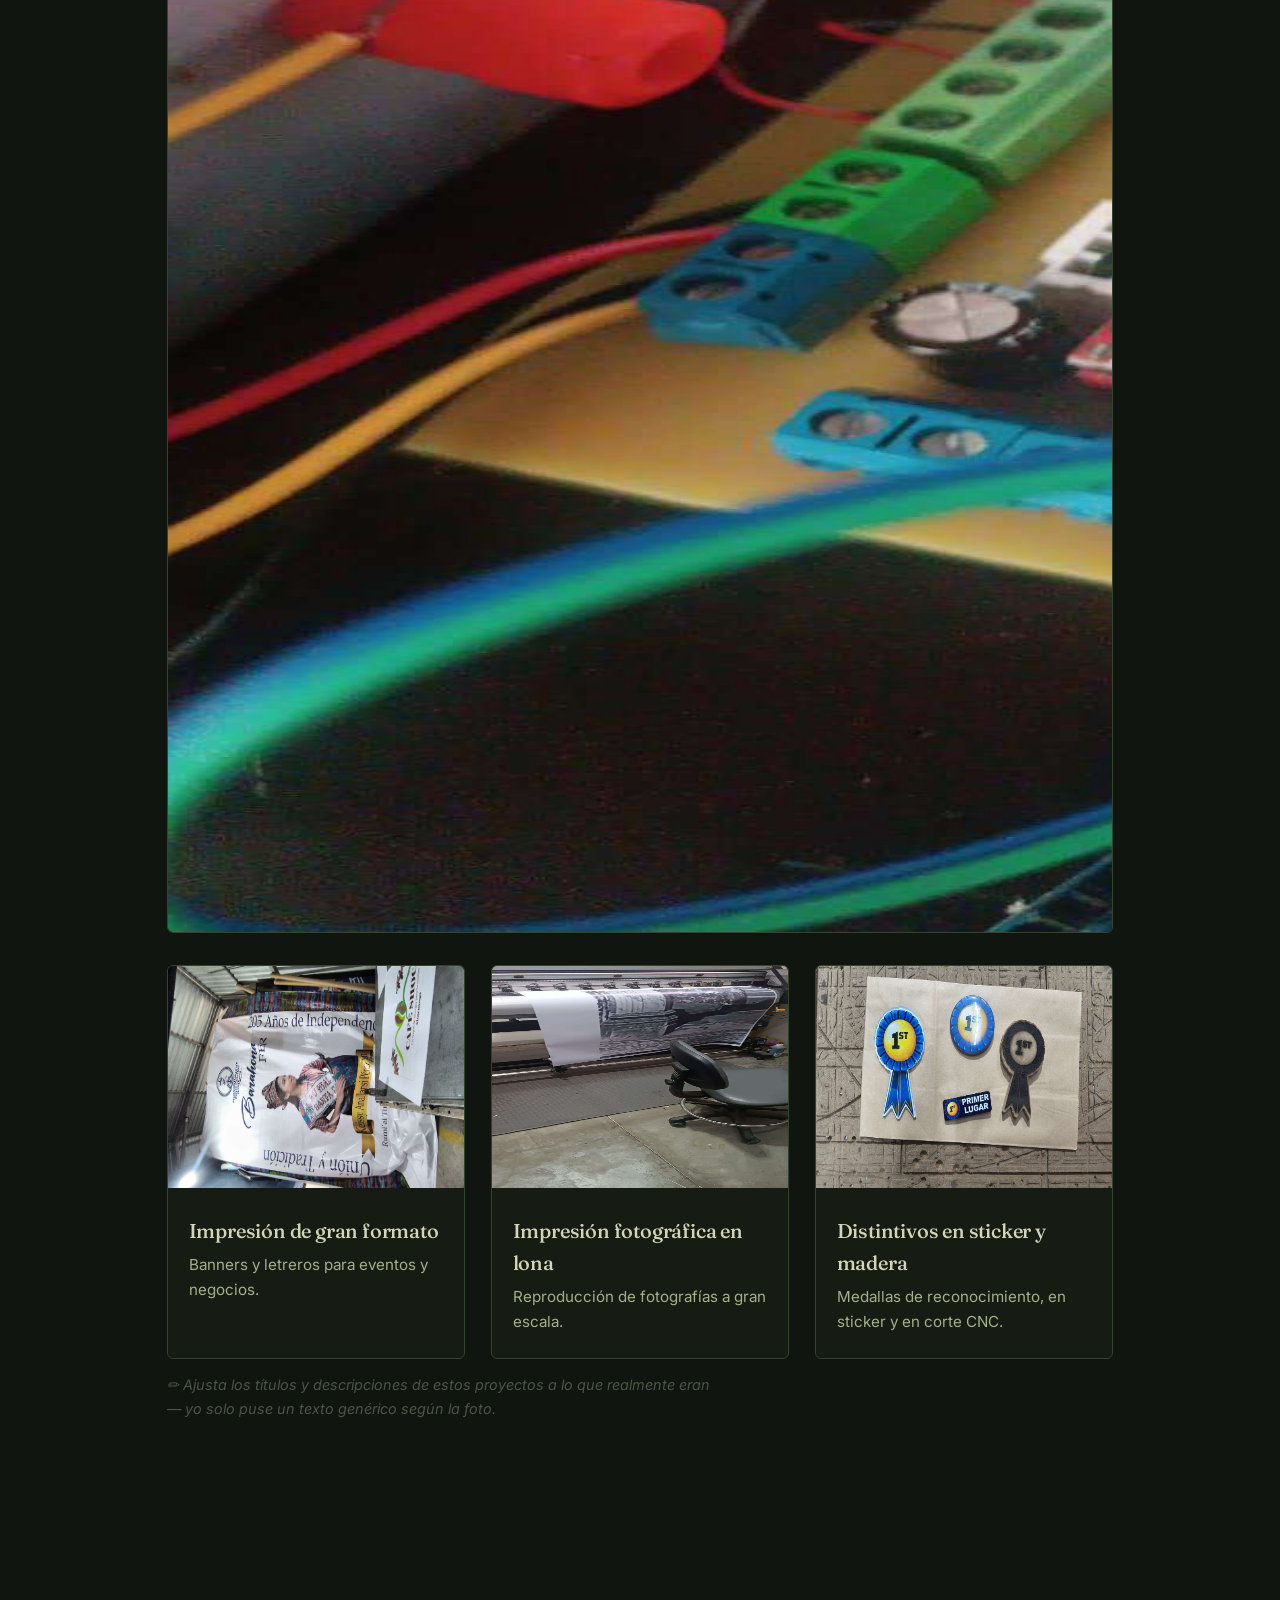
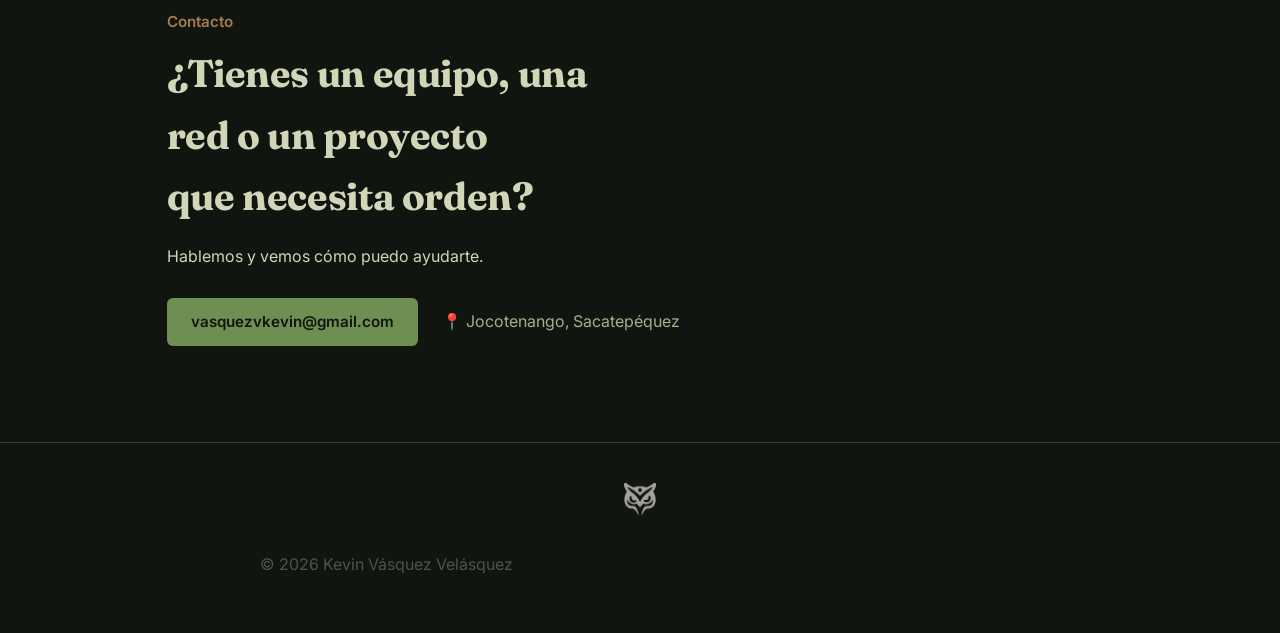
==== commit 2710e473: "Agregar fotos reales a portadas de servicios y al portafolio" ====
--- a/index.html
+++ b/index.html
@@ -79,19 +79,21 @@
         <span class="stat-label">años de experiencia en TI</span>
       </div>
       <div class="stat">
-        <span class="stat-numero" data-target="50">0</span>
+        <span class="stat-numero" data-target="0">0</span>
         <span class="stat-label">equipos y redes atendidos</span>
       </div>
       <div class="stat">
-        <span class="stat-numero" data-target="8">0</span>
-        <span class="stat-label">servicios para ofrecerte</span>
-      </div>
-    </div>
+        <span class="stat-numero" data-target="0">0</span>
+        <span class="stat-label">clientes satisfechos</span>
+      </div>
+    </div>
+    <p class="nota-editar">✏️ Ajusta estos tres números a tus cifras reales — por ahora están en 0.</p>
   </section>
 
   <section id="servicios" class="seccion-alt">
     <p class="eyebrow">Servicios</p>
     <h2>En qué puedo ayudarte</h2>
+    <p class="nota-editar">✏️ Cada tarjeta abre su propia página con el detalle del servicio.</p>
 
     <div class="grid-servicios">
       <a class="tarjeta-servicio" href="servicios/soporte-tecnico.html">
@@ -137,7 +139,7 @@
       <a class="tarjeta-servicio" href="servicios/chofer.html">
         <img class="tarjeta-imagen" src="img/servicio-chofer.jpg" alt="Chofer (carro / moto)" loading="lazy">
         <div class="tarjeta-texto">
-          <h3>Viajes (carro / moto)</h3>
+          <h3>Chofer (carro / moto)</h3>
           <p>Viajes y traslados con calma y puntualidad.</p>
         </div>
       </a>
@@ -166,14 +168,13 @@
 
     <!-- Proyecto destacado, como el "caso de éxito" grande de btodigital -->
     <article class="proyecto-destacado">
-      <div class="proyecto-imagen placeholder-img" data-placeholder="img/proyecto-destacado.jpg"></div>
+      <img class="proyecto-imagen" src="img/trabajo-destacado.jpg" alt="Proyecto de electrónica con Arduino">
       <div class="proyecto-texto">
         <p class="eyebrow">Proyecto destacado</p>
-        <h3>Nombre de tu proyecto principal</h3>
+        <h3>Nombre de tu proyecto con Arduino</h3>
         <p>
-          Cuéntame el proyecto del que estés más orgulloso: qué problema resolviste,
-          qué herramientas usaste y qué resultado tuvo. Esta es la carta de presentación
-          de tu trabajo.
+          Cuéntame de este proyecto: qué problema resolviste, qué componentes usaste
+          y para qué era. Esta es la carta de presentación de tu trabajo.
         </p>
         <a href="#contacto" class="boton boton-secundario">Ver detalle</a>
       </div>
@@ -181,20 +182,28 @@
 
     <div class="grid-servicios">
       <article class="tarjeta-servicio">
-        <div class="tarjeta-imagen placeholder-img" data-placeholder="img/proyecto-1.jpg"></div>
-        <div class="tarjeta-texto">
-          <h3>Proyecto de ejemplo 1</h3>
-          <p>Breve descripción de qué hiciste y qué resultado tuvo.</p>
+        <img class="tarjeta-imagen" src="img/trabajo-banner.jpg" alt="Banner e impresión de gran formato">
+        <div class="tarjeta-texto">
+          <h3>Impresión de gran formato</h3>
+          <p>Banners y letreros para eventos y negocios.</p>
         </div>
       </article>
       <article class="tarjeta-servicio">
-        <div class="tarjeta-imagen placeholder-img" data-placeholder="img/proyecto-2.jpg"></div>
-        <div class="tarjeta-texto">
-          <h3>Proyecto de ejemplo 2</h3>
-          <p>Breve descripción de qué hiciste y qué resultado tuvo.</p>
+        <img class="tarjeta-imagen" src="img/trabajo-lona.jpg" alt="Impresión de lona fotográfica">
+        <div class="tarjeta-texto">
+          <h3>Impresión fotográfica en lona</h3>
+          <p>Reproducción de fotografías a gran escala.</p>
         </div>
       </article>
-    </div>
+      <article class="tarjeta-servicio">
+        <img class="tarjeta-imagen" src="img/trabajo-medallas.jpg" alt="Medallas y distintivos en sticker y madera">
+        <div class="tarjeta-texto">
+          <h3>Distintivos en sticker y madera</h3>
+          <p>Medallas de reconocimiento, en sticker y en corte CNC.</p>
+        </div>
+      </article>
+    </div>
+    <p class="nota-editar">✏️ Ajusta los títulos y descripciones de estos proyectos a lo que realmente eran — yo solo puse un texto genérico según la foto.</p>
   </section>
 
   <!-- Blog aún no habilitado — descomentar cuando haya contenido real
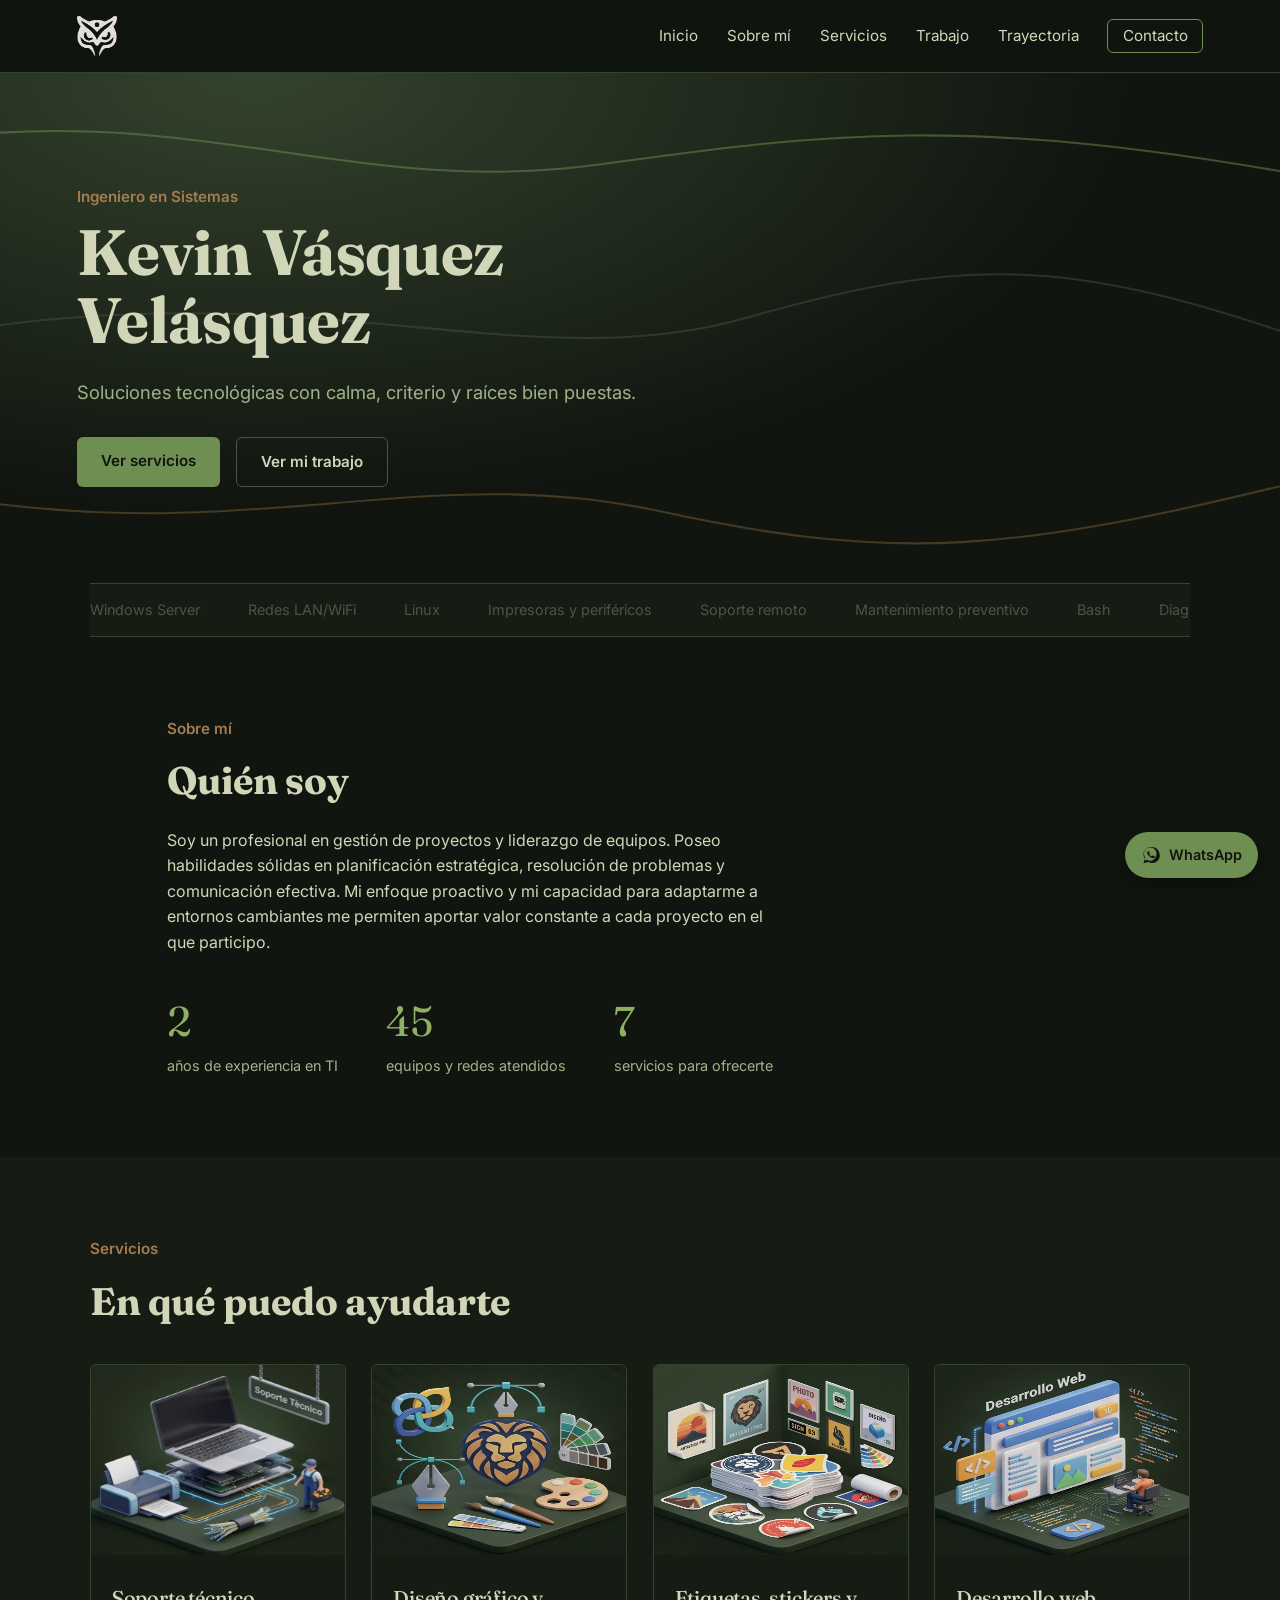
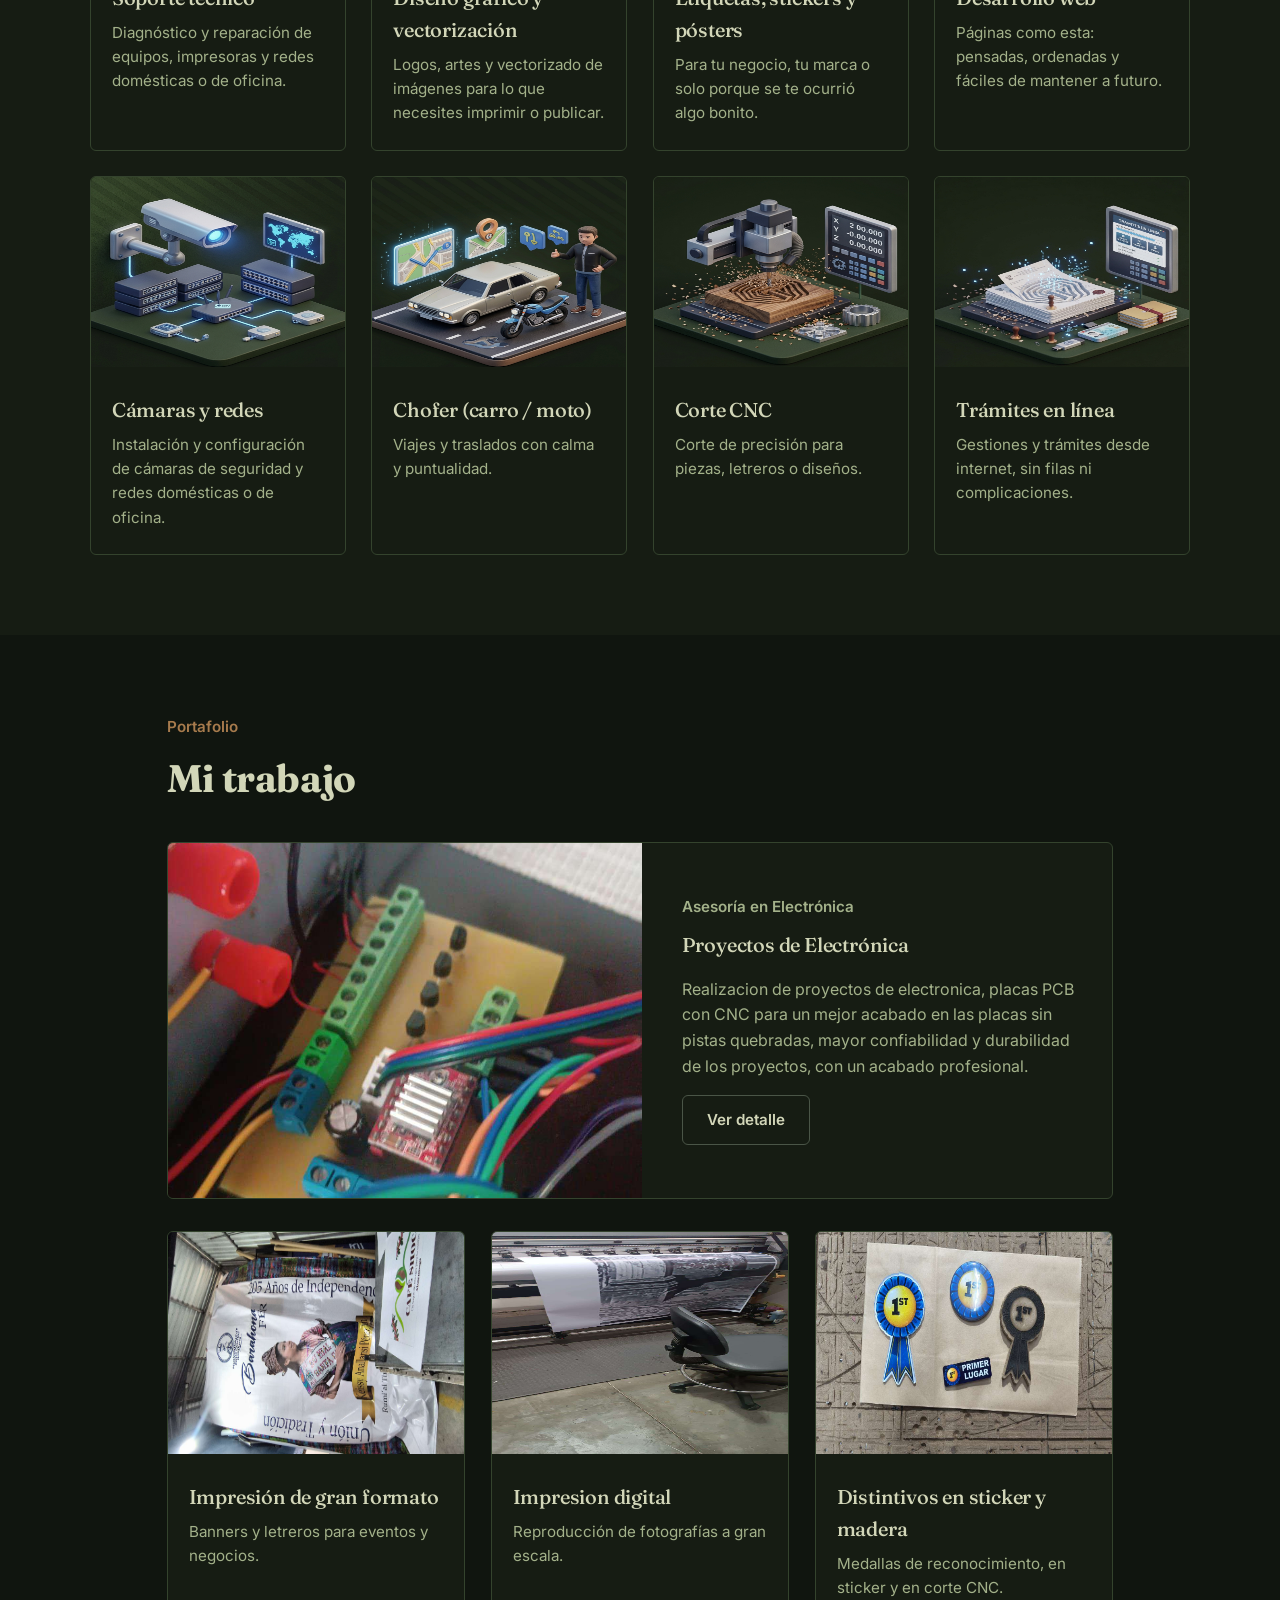
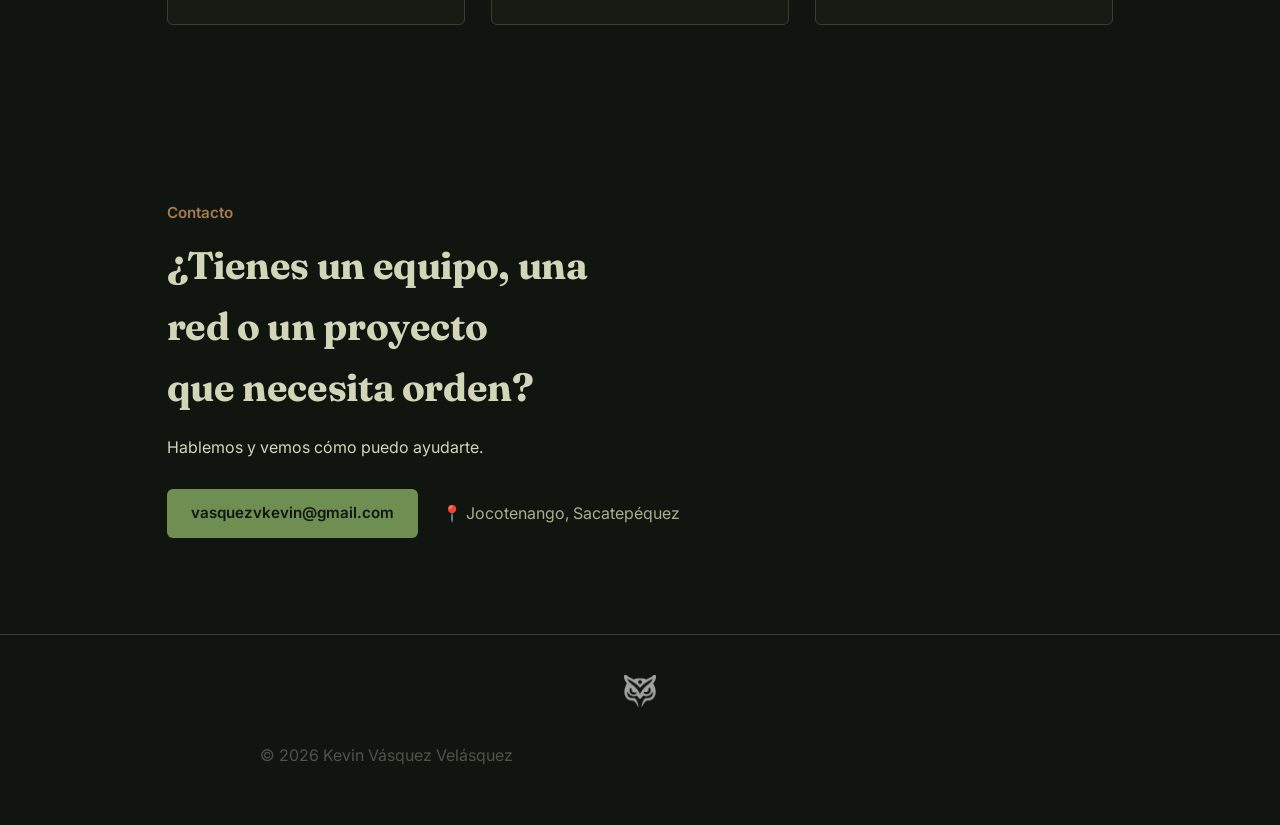
==== commit 141b0cba: "Correcion de tamaños y textos en las paginas y el home" ====
--- a/index.html
+++ b/index.html
@@ -79,21 +79,20 @@
         <span class="stat-label">años de experiencia en TI</span>
       </div>
       <div class="stat">
-        <span class="stat-numero" data-target="0">0</span>
+        <span class="stat-numero" data-target="50">0</span>
         <span class="stat-label">equipos y redes atendidos</span>
       </div>
       <div class="stat">
-        <span class="stat-numero" data-target="0">0</span>
-        <span class="stat-label">clientes satisfechos</span>
-      </div>
-    </div>
-    <p class="nota-editar">✏️ Ajusta estos tres números a tus cifras reales — por ahora están en 0.</p>
+        <span class="stat-numero" data-target="8">0</span>
+        <span class="stat-label">servicios para ofrecerte</span>
+      </div>
+    </div>
   </section>
 
   <section id="servicios" class="seccion-alt">
     <p class="eyebrow">Servicios</p>
     <h2>En qué puedo ayudarte</h2>
-    <p class="nota-editar">✏️ Cada tarjeta abre su propia página con el detalle del servicio.</p>
+
 
     <div class="grid-servicios">
       <a class="tarjeta-servicio" href="servicios/soporte-tecnico.html">
@@ -170,11 +169,11 @@
     <article class="proyecto-destacado">
       <img class="proyecto-imagen" src="img/trabajo-destacado.jpg" alt="Proyecto de electrónica con Arduino">
       <div class="proyecto-texto">
-        <p class="eyebrow">Proyecto destacado</p>
-        <h3>Nombre de tu proyecto con Arduino</h3>
+        <p class="eyebrow">Asesoría en Electrónica</p>
+        <h3>Proyectos de Electrónica</h3>
         <p>
-          Cuéntame de este proyecto: qué problema resolviste, qué componentes usaste
-          y para qué era. Esta es la carta de presentación de tu trabajo.
+          Realizacion de proyectos de electronica, placas PCB con CNC para un mejor acabado
+          en las placas sin pistas quebradas, mayor confiabilidad y durabilidad de los proyectos, con un acabado profesional.
         </p>
         <a href="#contacto" class="boton boton-secundario">Ver detalle</a>
       </div>
@@ -191,7 +190,7 @@
       <article class="tarjeta-servicio">
         <img class="tarjeta-imagen" src="img/trabajo-lona.jpg" alt="Impresión de lona fotográfica">
         <div class="tarjeta-texto">
-          <h3>Impresión fotográfica en lona</h3>
+          <h3>Impresion digital</h3>
           <p>Reproducción de fotografías a gran escala.</p>
         </div>
       </article>
@@ -203,7 +202,6 @@
         </div>
       </article>
     </div>
-    <p class="nota-editar">✏️ Ajusta los títulos y descripciones de estos proyectos a lo que realmente eran — yo solo puse un texto genérico según la foto.</p>
   </section>
 
   <!-- Blog aún no habilitado — descomentar cuando haya contenido real
--- a/css/home.css
+++ b/css/home.css
@@ -84,7 +84,7 @@
   border-radius: var(--radio);
   overflow: hidden;
 }
-.proyecto-imagen { aspect-ratio: 4 / 3; height: 100%; }
+.proyecto-imagen { aspect-ratio: 4 / 3; height: 100%; width: 100%; object-fit: cover; display: block; }
 .proyecto-texto { padding: 2rem 2rem 2rem 0; }
 .proyecto-texto p { color: var(--salvia); }
 
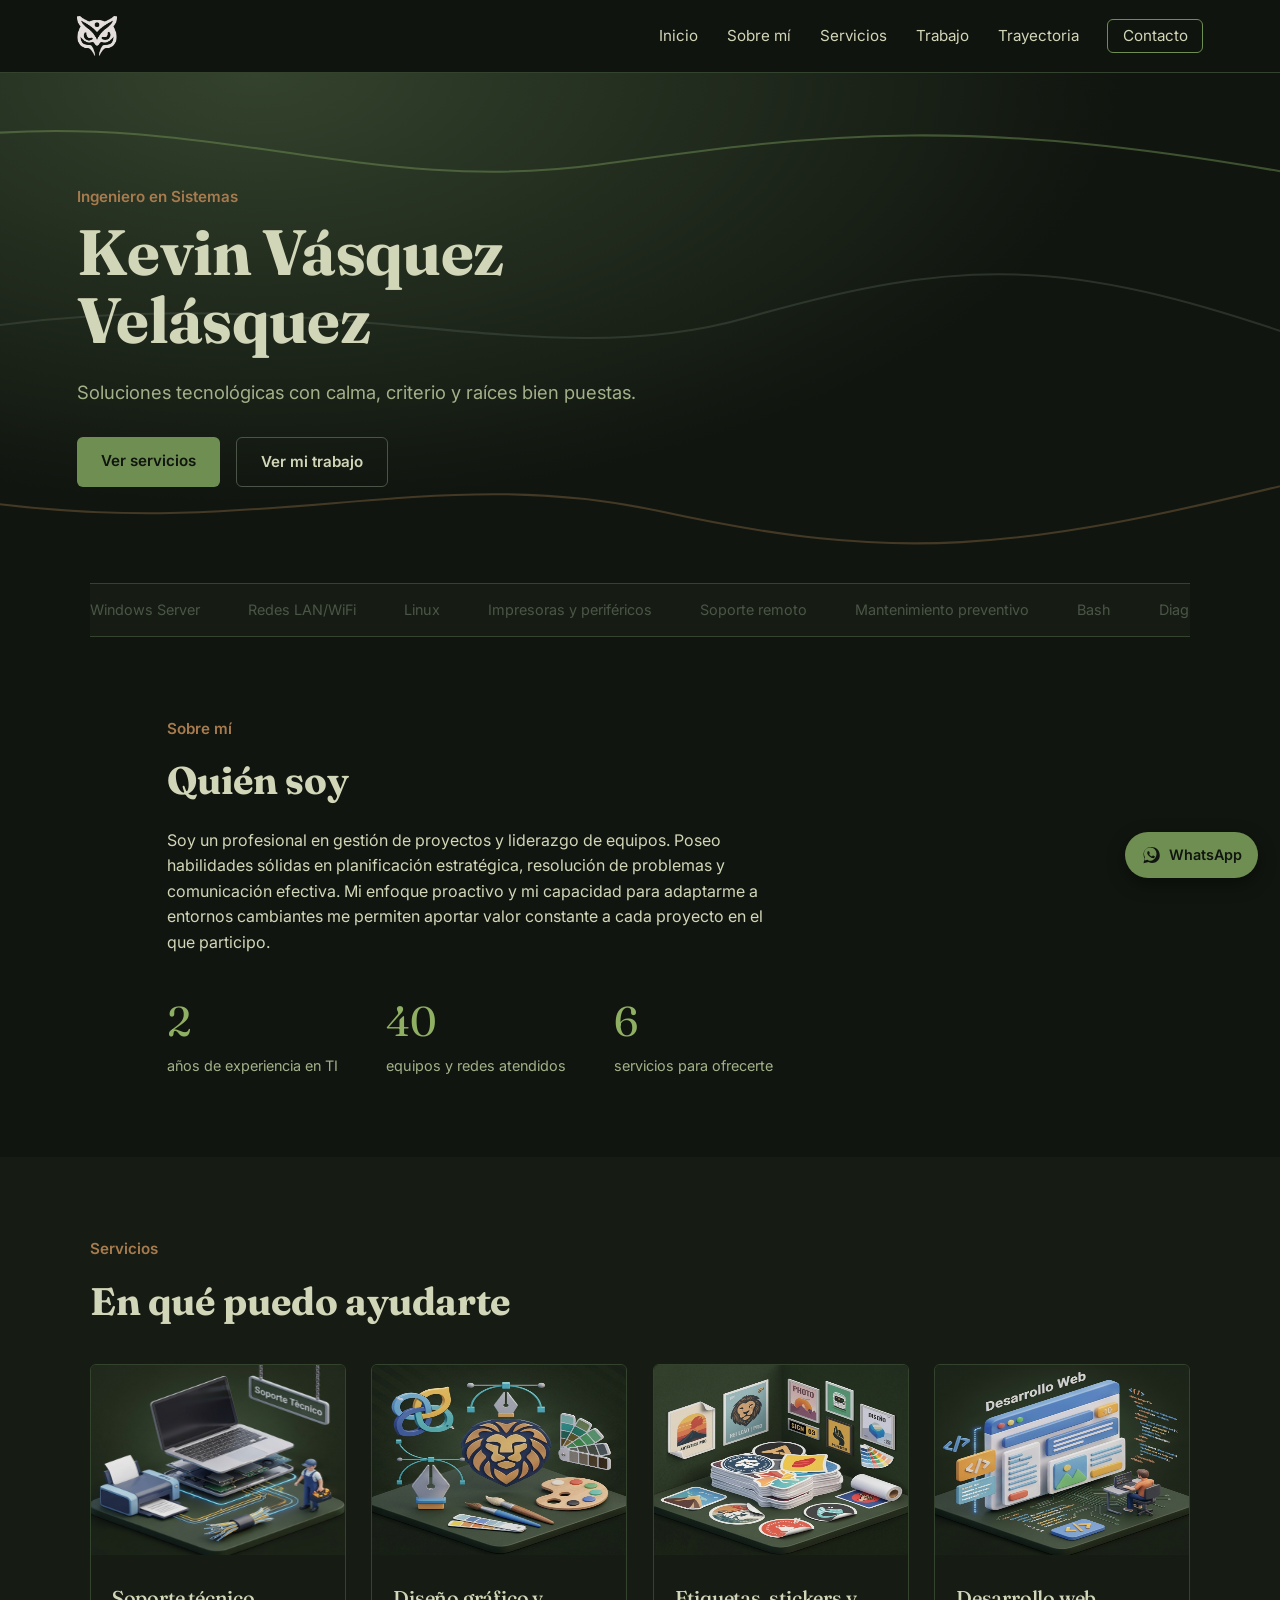
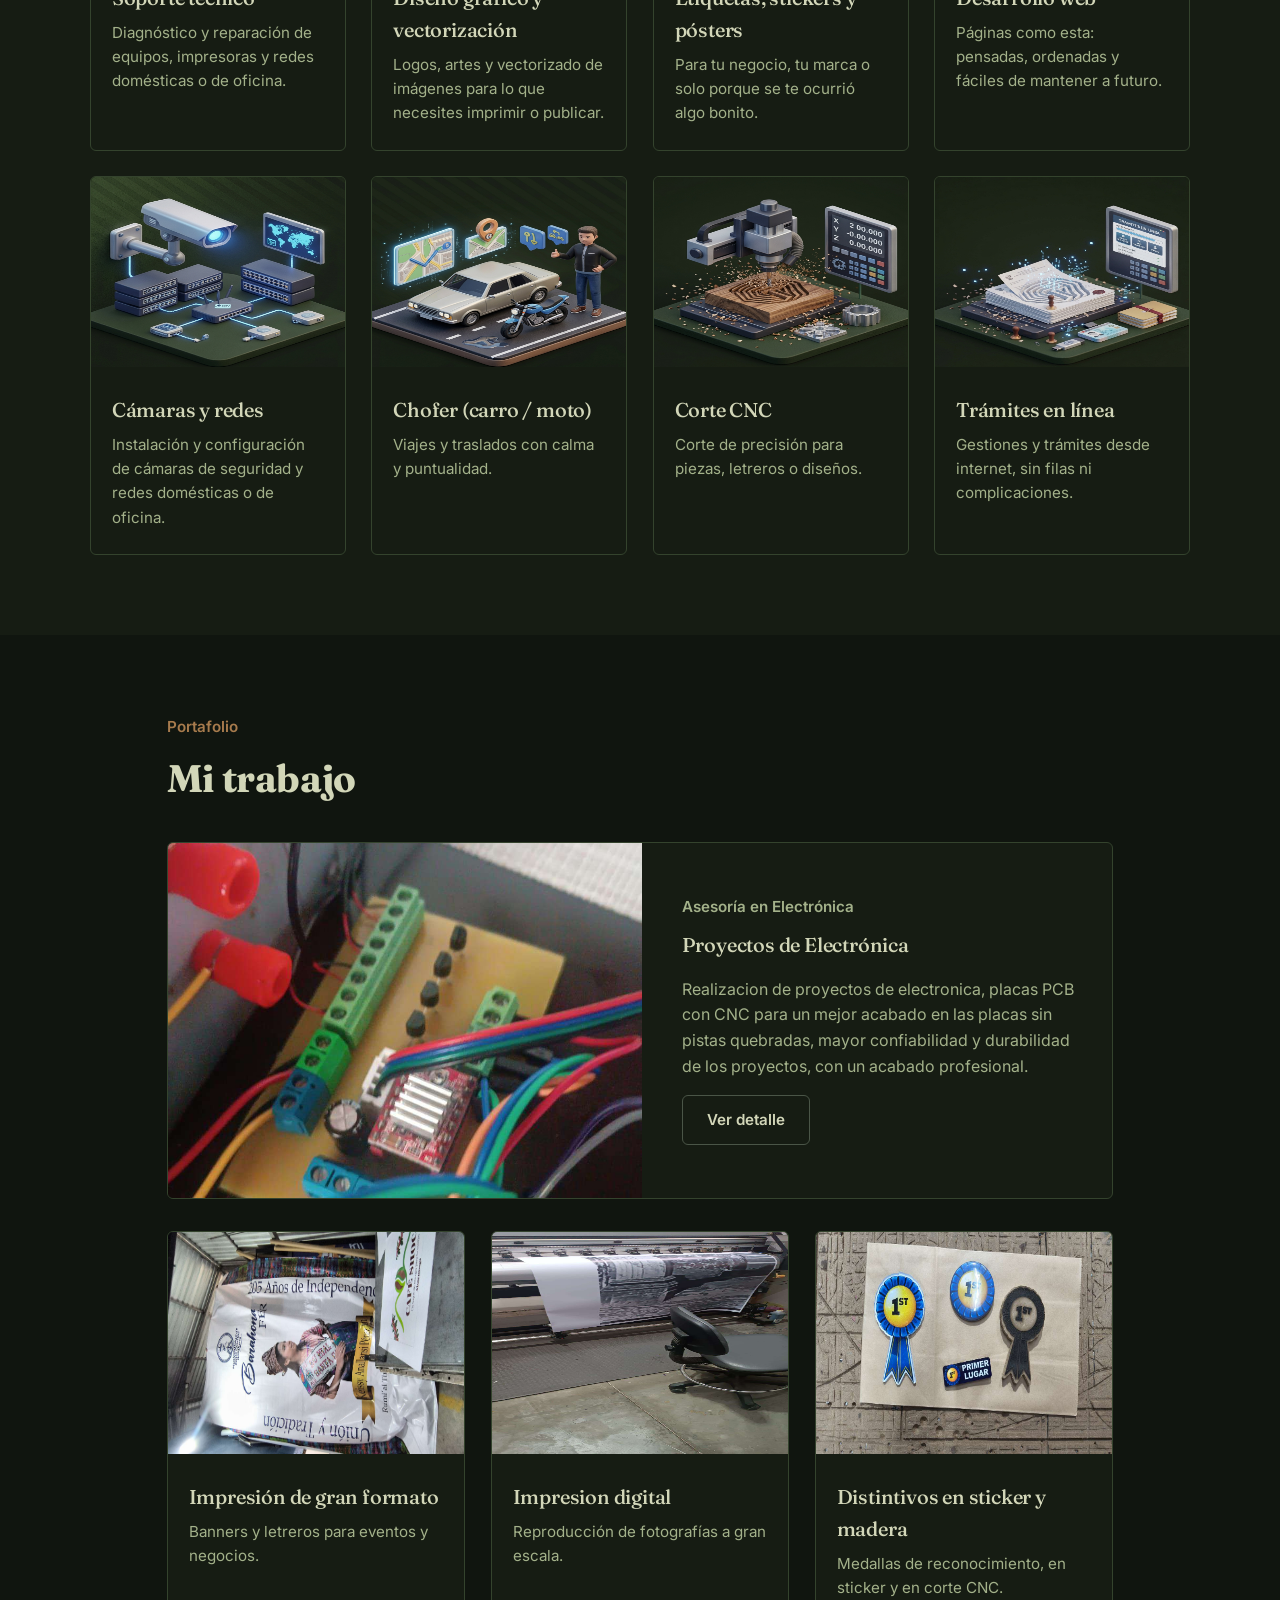
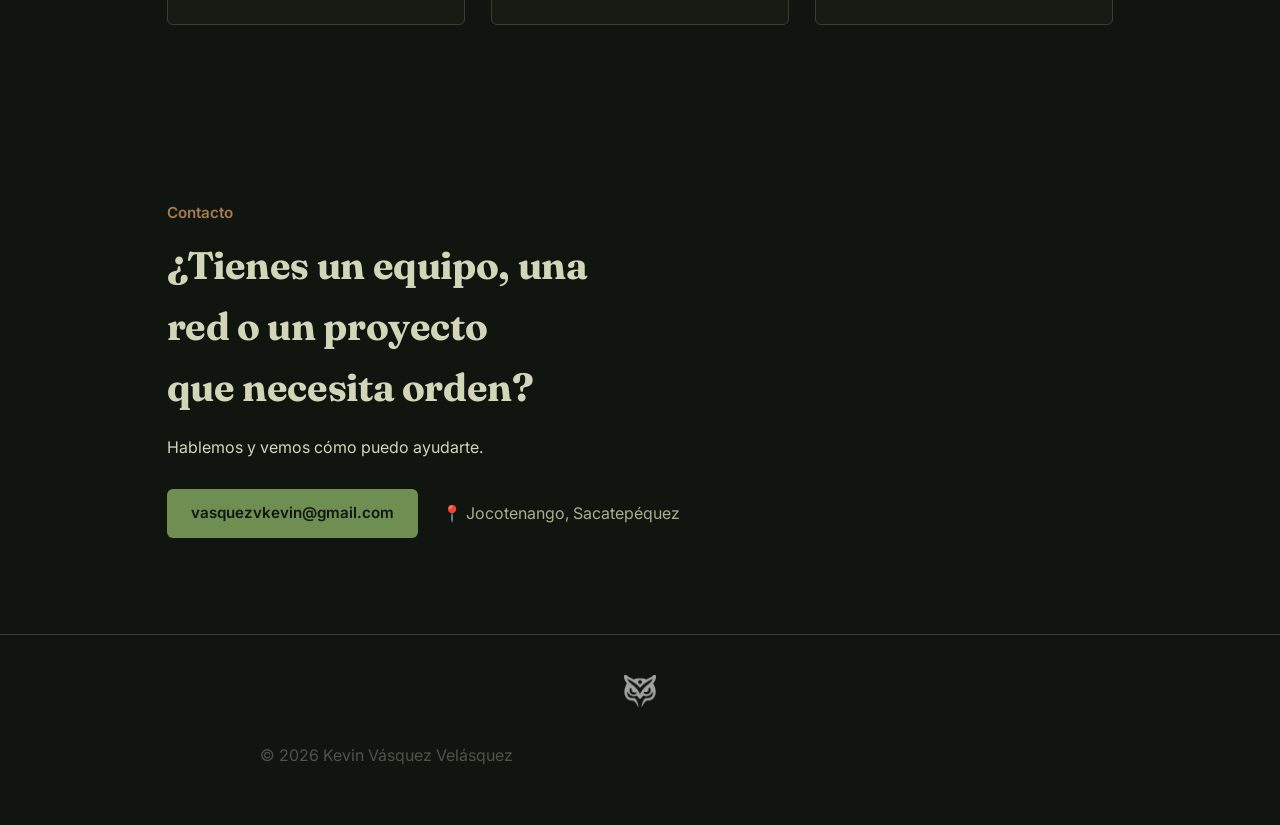
==== commit e518183e: "Corrige enlace del nav hacia la página de trayectoria" ====
--- a/index.html
+++ b/index.html
@@ -24,7 +24,7 @@
     <li><a href="#perfil">Sobre mí</a></li>
     <li><a href="#servicios">Servicios</a></li>
     <li><a href="#trabajo">Trabajo</a></li>
-    <li><a href="formacion/index.html">Trayectoria</a></li>
+    <li><a href="trayectoria/index.html">Trayectoria</a></li>
     <!-- <li><a href="blog/index.html">Blog</a></li> Blog aún no habilitado -->
     <li><a href="#contacto" class="nav-cta">Contacto</a></li>
   </ul>
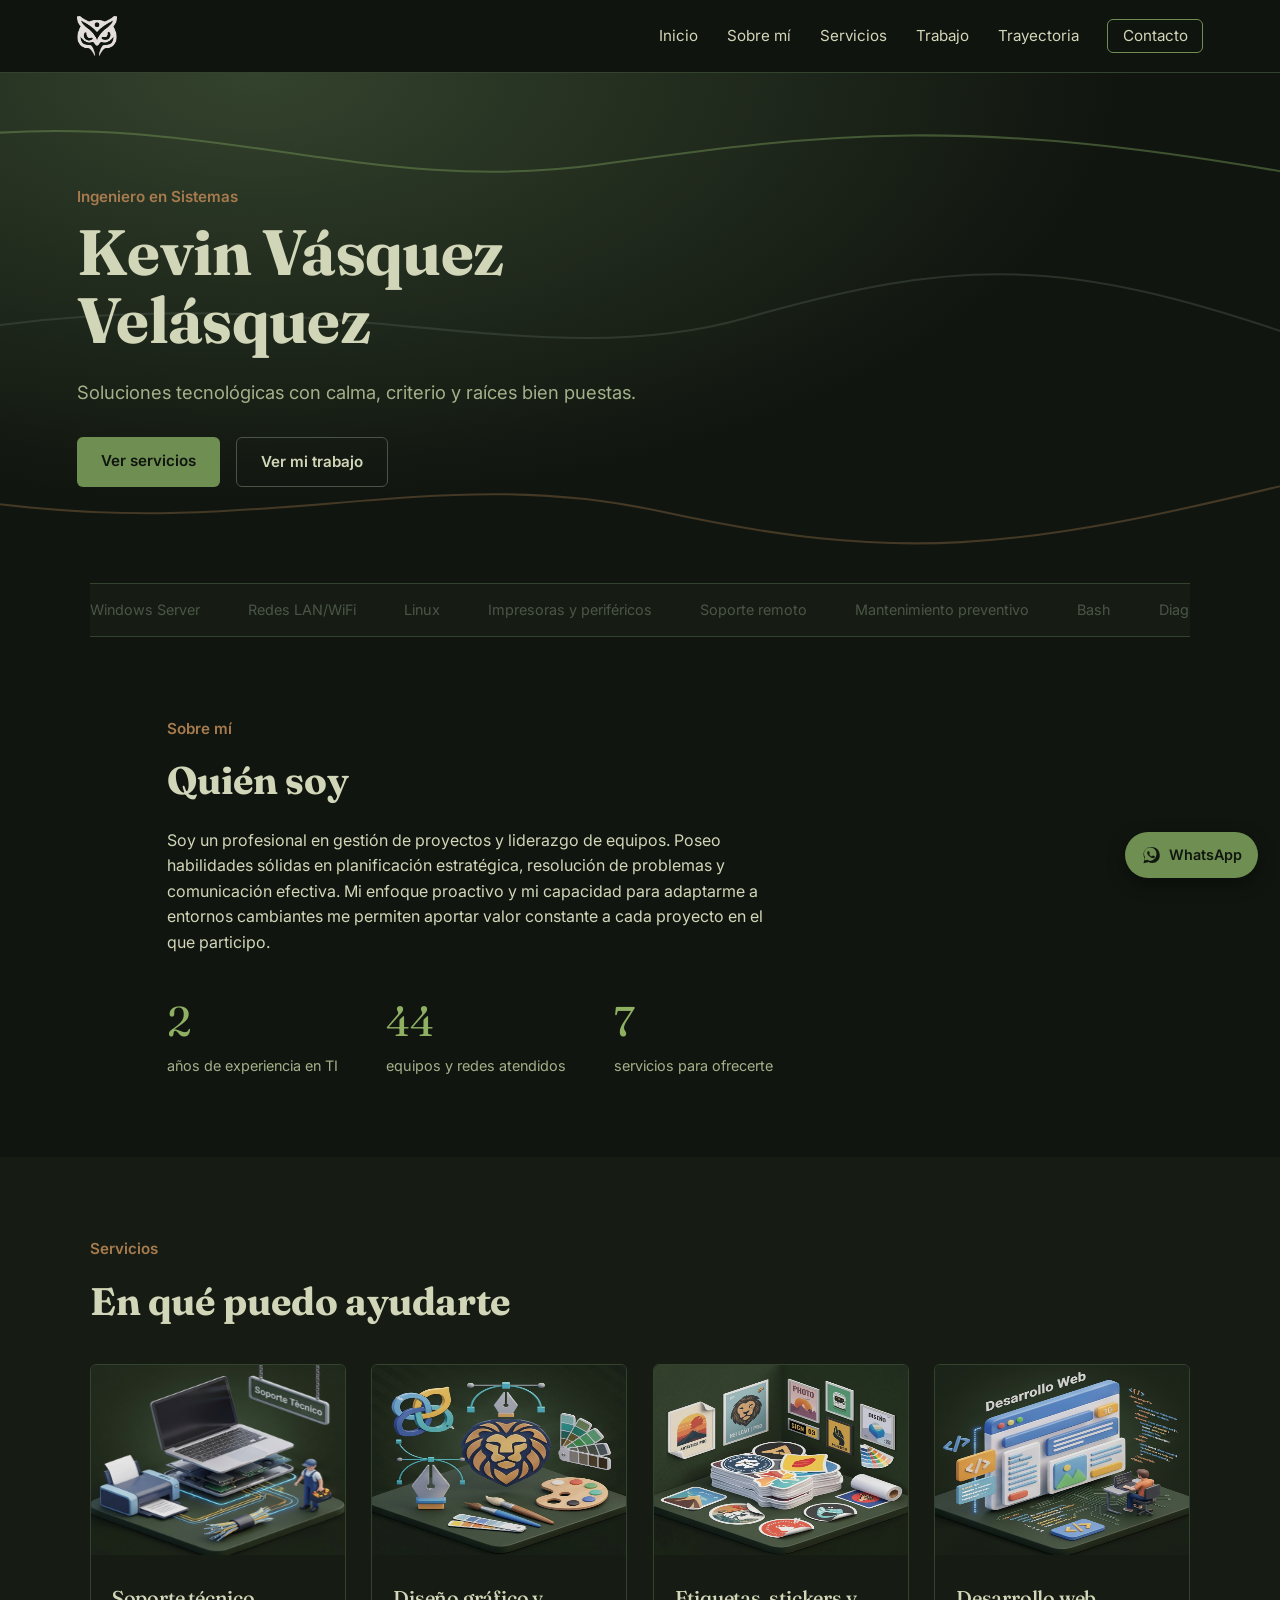
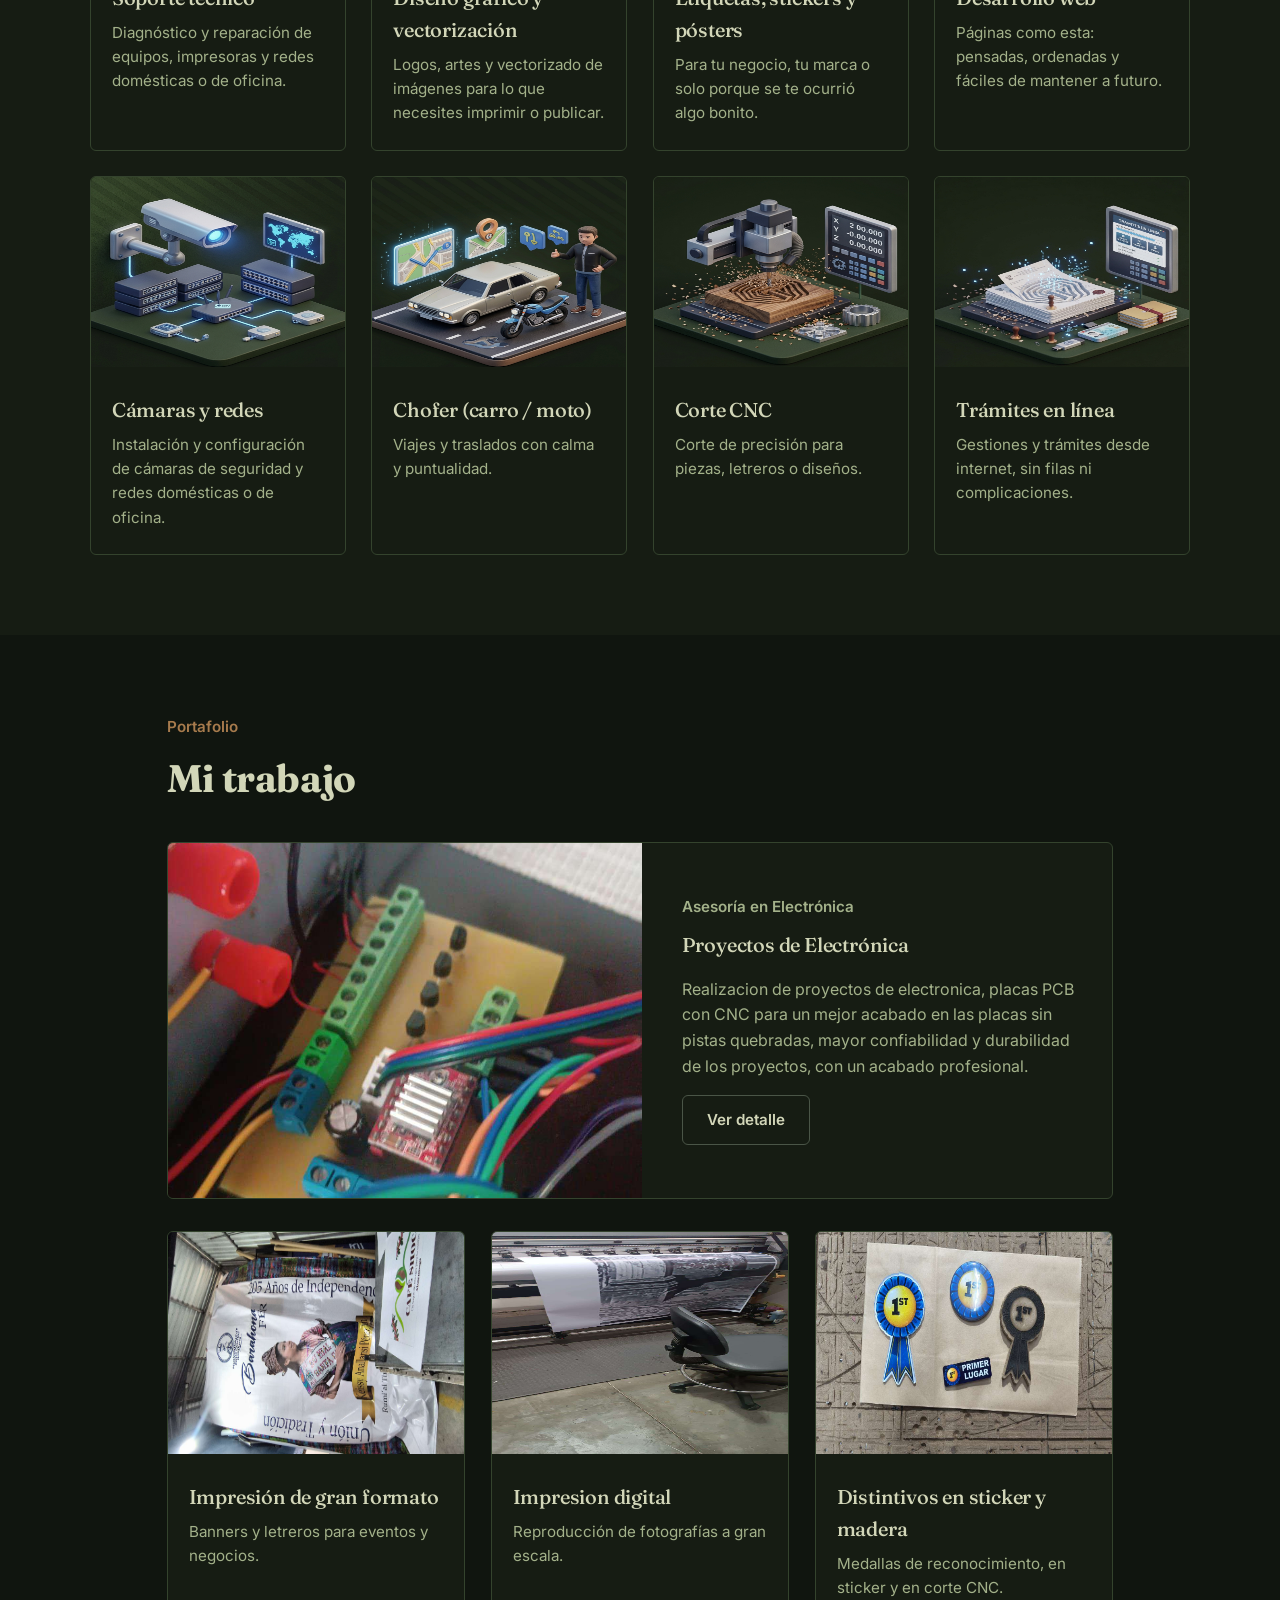
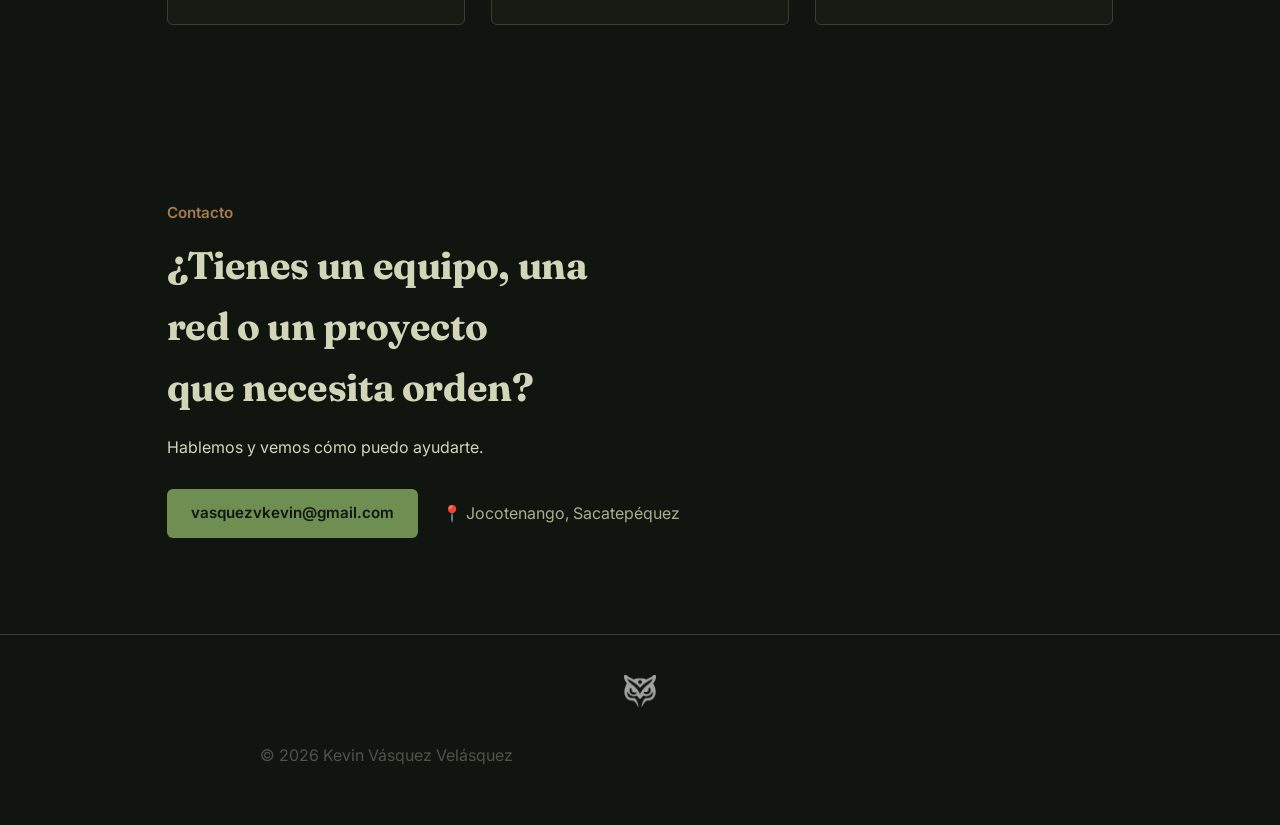
==== commit 1308a747: "Cambios finales para el nav de todas las paginas" ====
--- a/index.html
+++ b/index.html
@@ -11,24 +11,23 @@
 <link rel="stylesheet" href="css/home.css">
 </head>
 <body>
-
 <nav>
   <div class="nav-marca">
-    <a href="#inicio"><img class="logoSuperior" src="img/logo.png" alt="Logotipo de Kevin Vásquez"></a>
+    <a href="index.html#inicio"><img class="logoSuperior" src="img/logo.png" alt="Logotipo de Kevin Vásquez"></a>
   </div>
   <button class="nav-toggle" id="navToggle" aria-label="Abrir menú" aria-expanded="false">
     <span></span><span></span><span></span>
   </button>
   <ul class="nav-links" id="navLinks">
-    <li><a href="#inicio">Inicio</a></li>
-    <li><a href="#perfil">Sobre mí</a></li>
-    <li><a href="#servicios">Servicios</a></li>
-    <li><a href="#trabajo">Trabajo</a></li>
+    <li><a href="index.html#inicio">Inicio</a></li>
+    <li><a href="index.html#perfil">Sobre mí</a></li>
+    <li><a href="index.html#servicios">Servicios</a></li>
+    <li><a href="index.html#trabajo">Trabajo</a></li>
     <li><a href="trayectoria/index.html">Trayectoria</a></li>
-    <!-- <li><a href="blog/index.html">Blog</a></li> Blog aún no habilitado -->
-    <li><a href="#contacto" class="nav-cta">Contacto</a></li>
+    <li><a href="index.html#contacto" class="nav-cta">Contacto</a></li>
   </ul>
 </nav>
+
 
 <header id="inicio">
   <!-- Raíces animadas de fondo: se dibujan solas al cargar la página -->
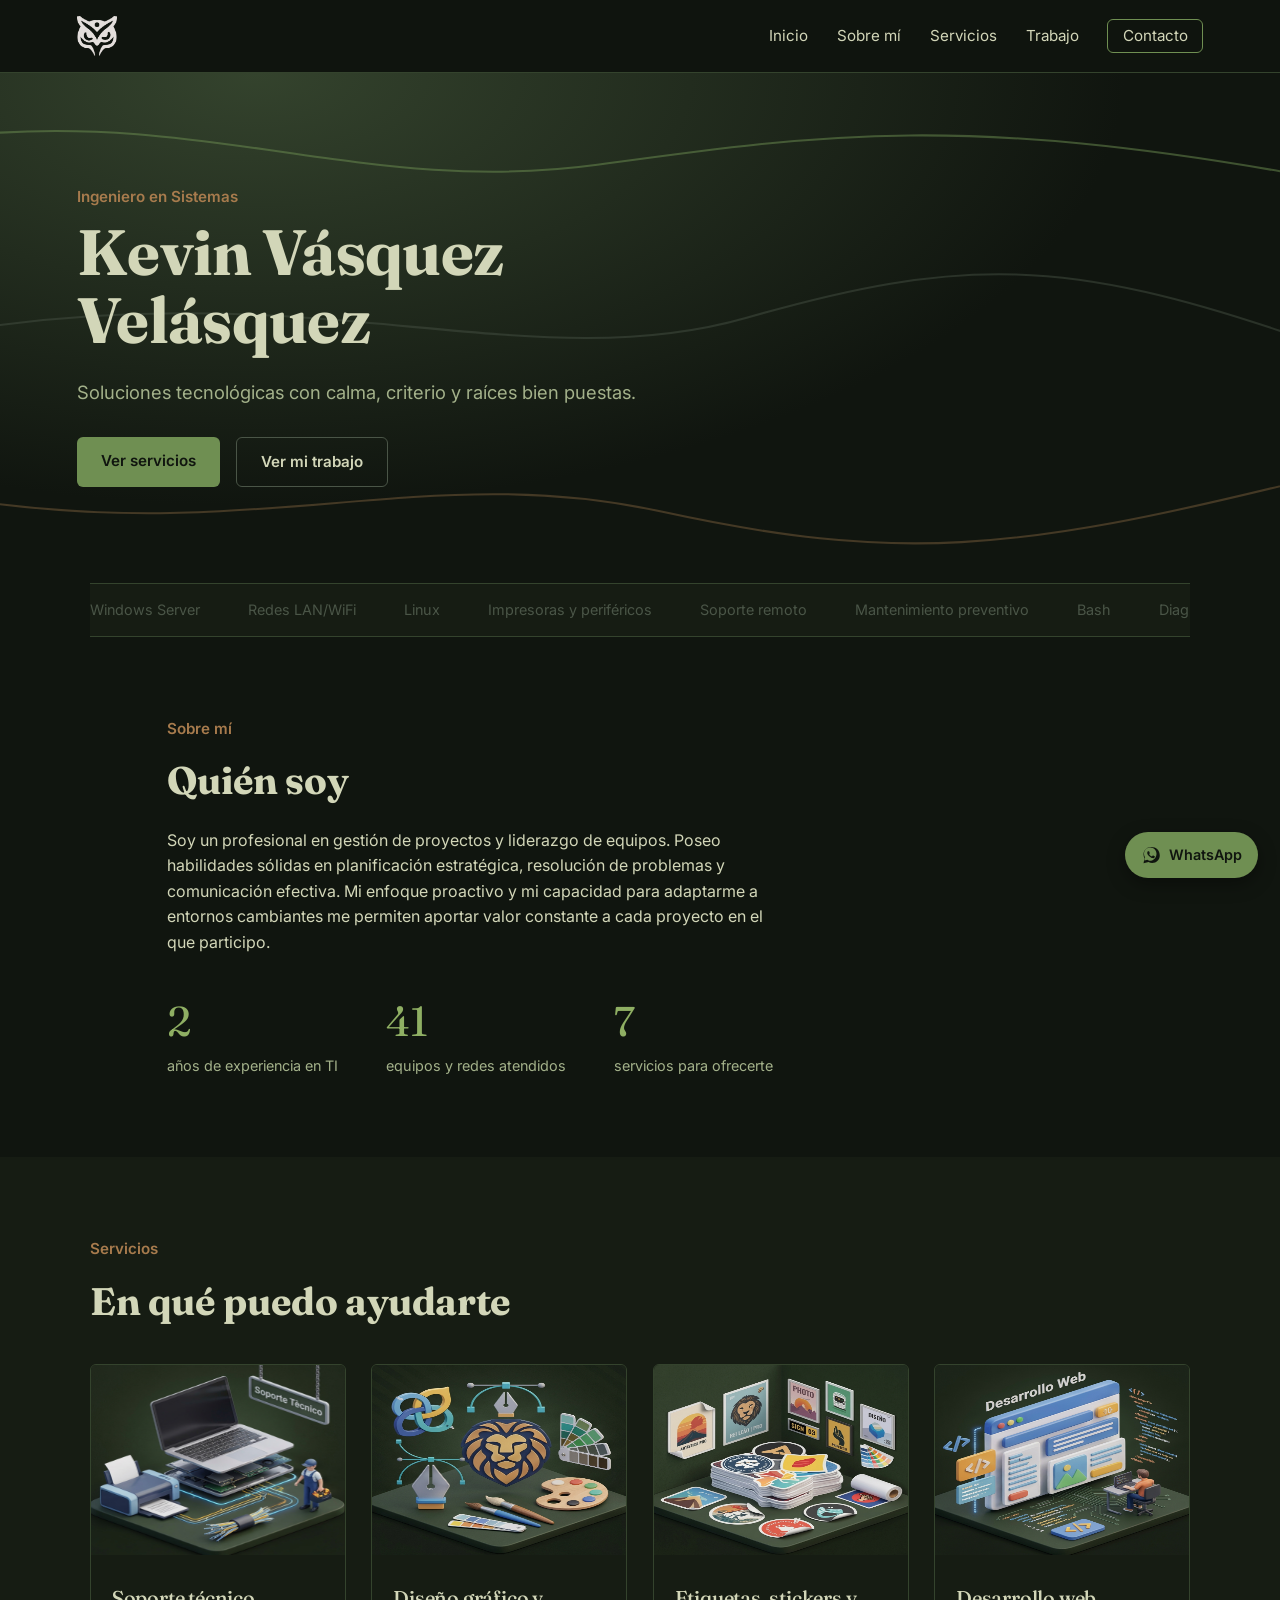
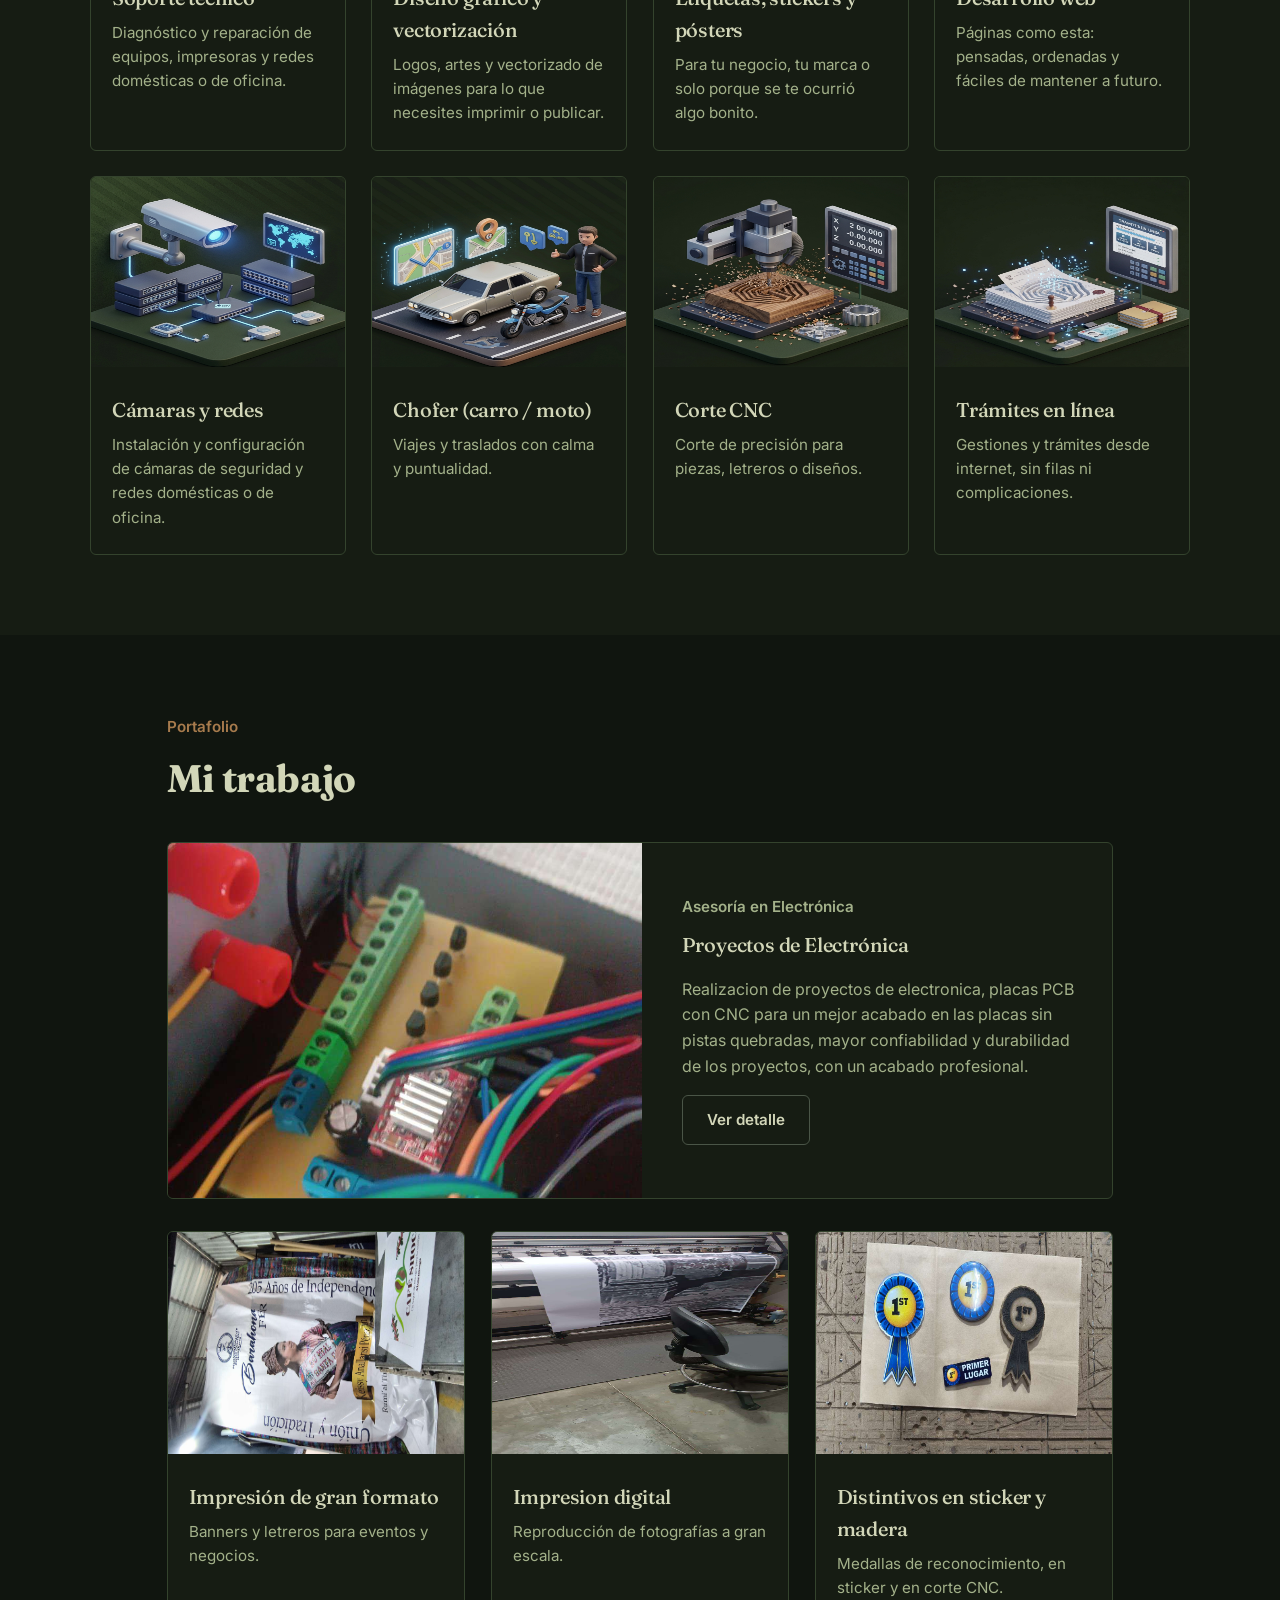
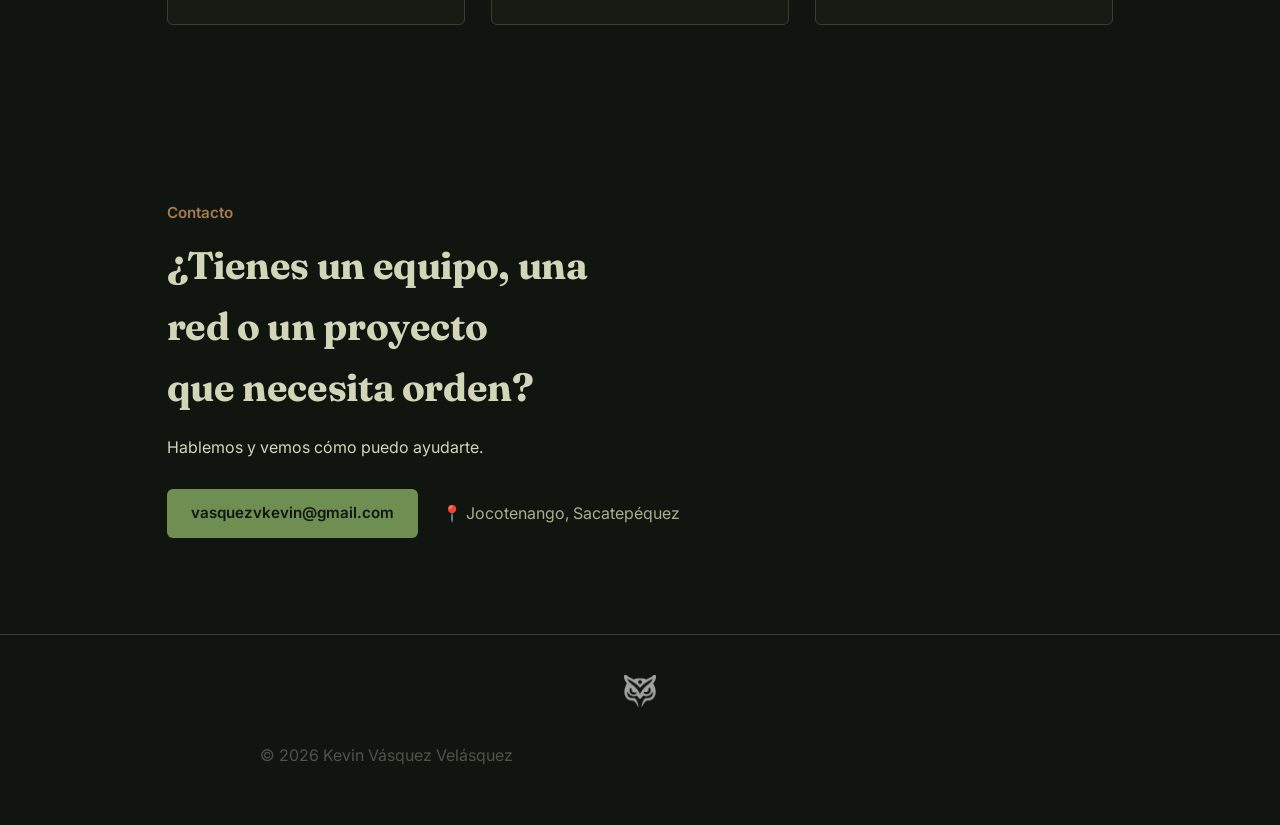
==== commit 776df6ca: "Comment out 'Trayectoria' link in index.html Comment out the 'Trayectoria' link in the navigation. L" ====
--- a/index.html
+++ b/index.html
@@ -23,7 +23,7 @@
     <li><a href="index.html#perfil">Sobre mí</a></li>
     <li><a href="index.html#servicios">Servicios</a></li>
     <li><a href="index.html#trabajo">Trabajo</a></li>
-    <li><a href="trayectoria/index.html">Trayectoria</a></li>
+    <!--<li><a href="trayectoria/index.html">Trayectoria</a></li>-->
     <li><a href="index.html#contacto" class="nav-cta">Contacto</a></li>
   </ul>
 </nav>
